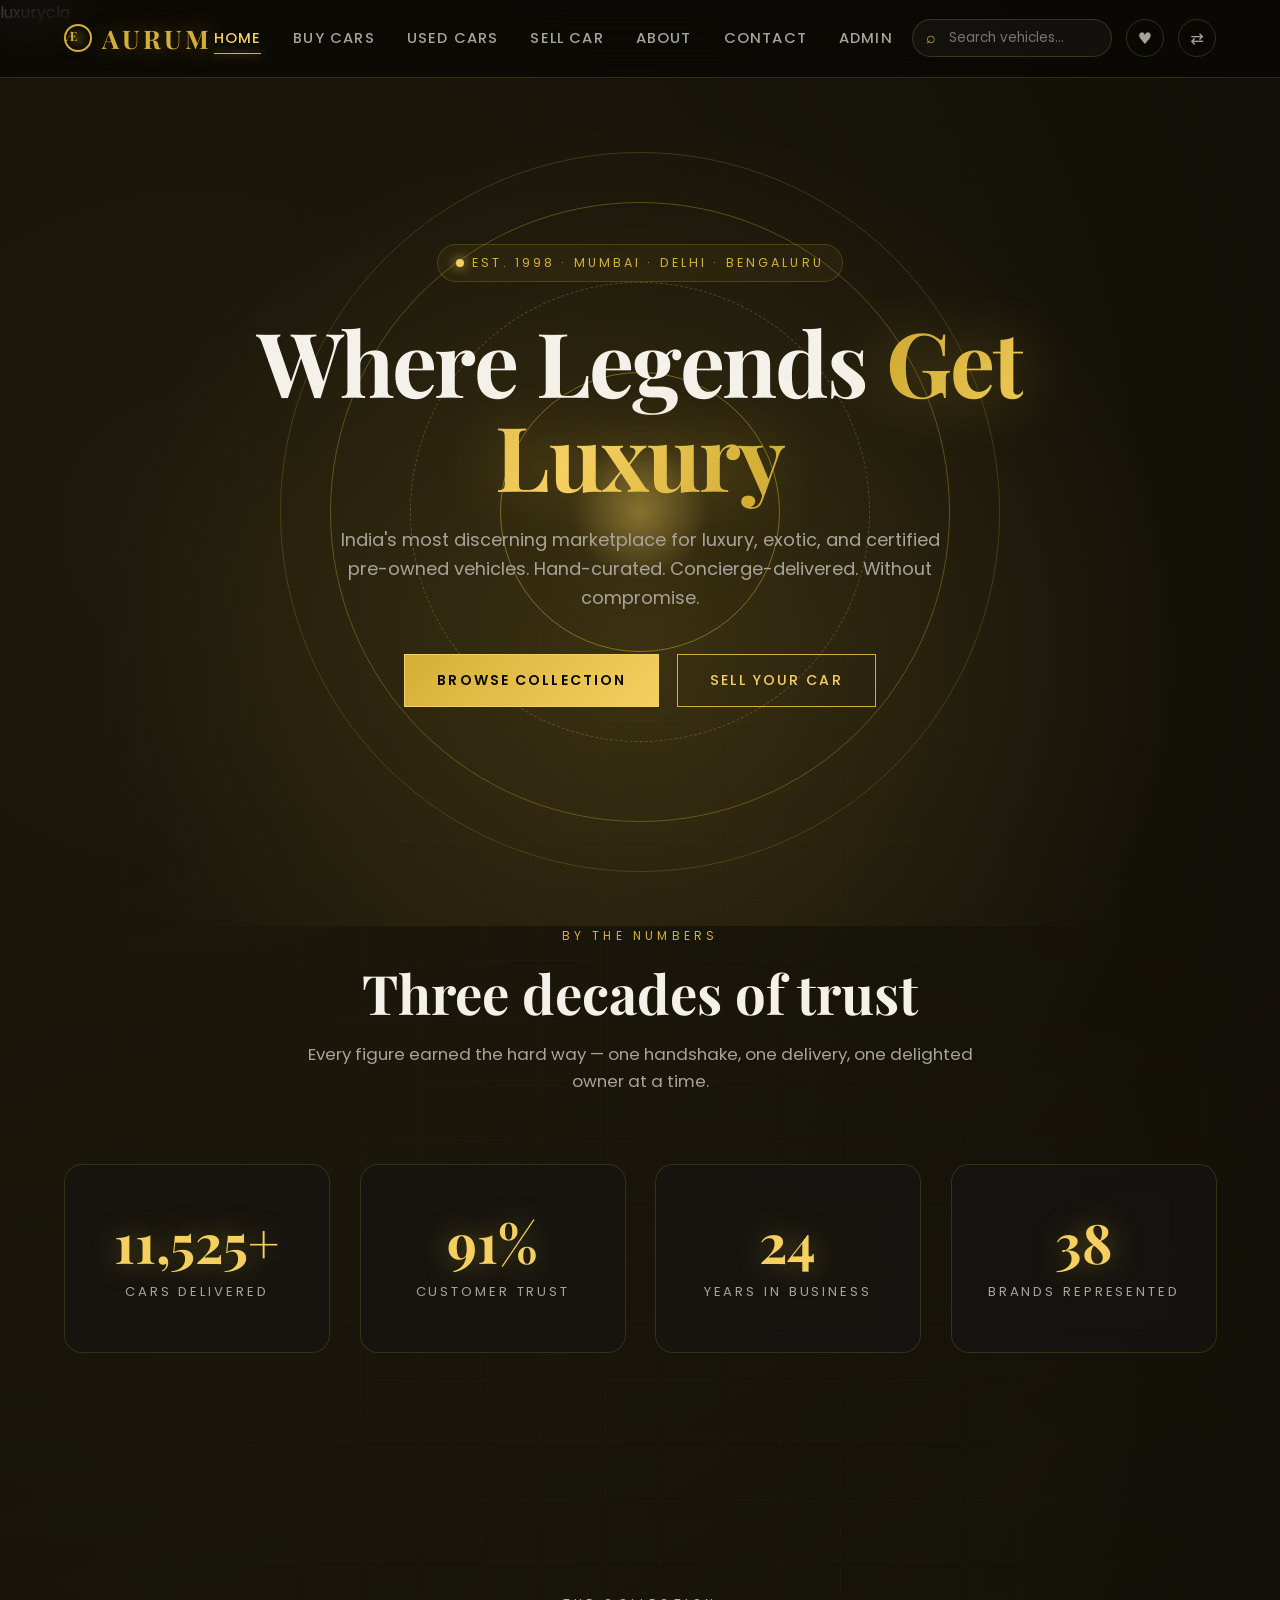
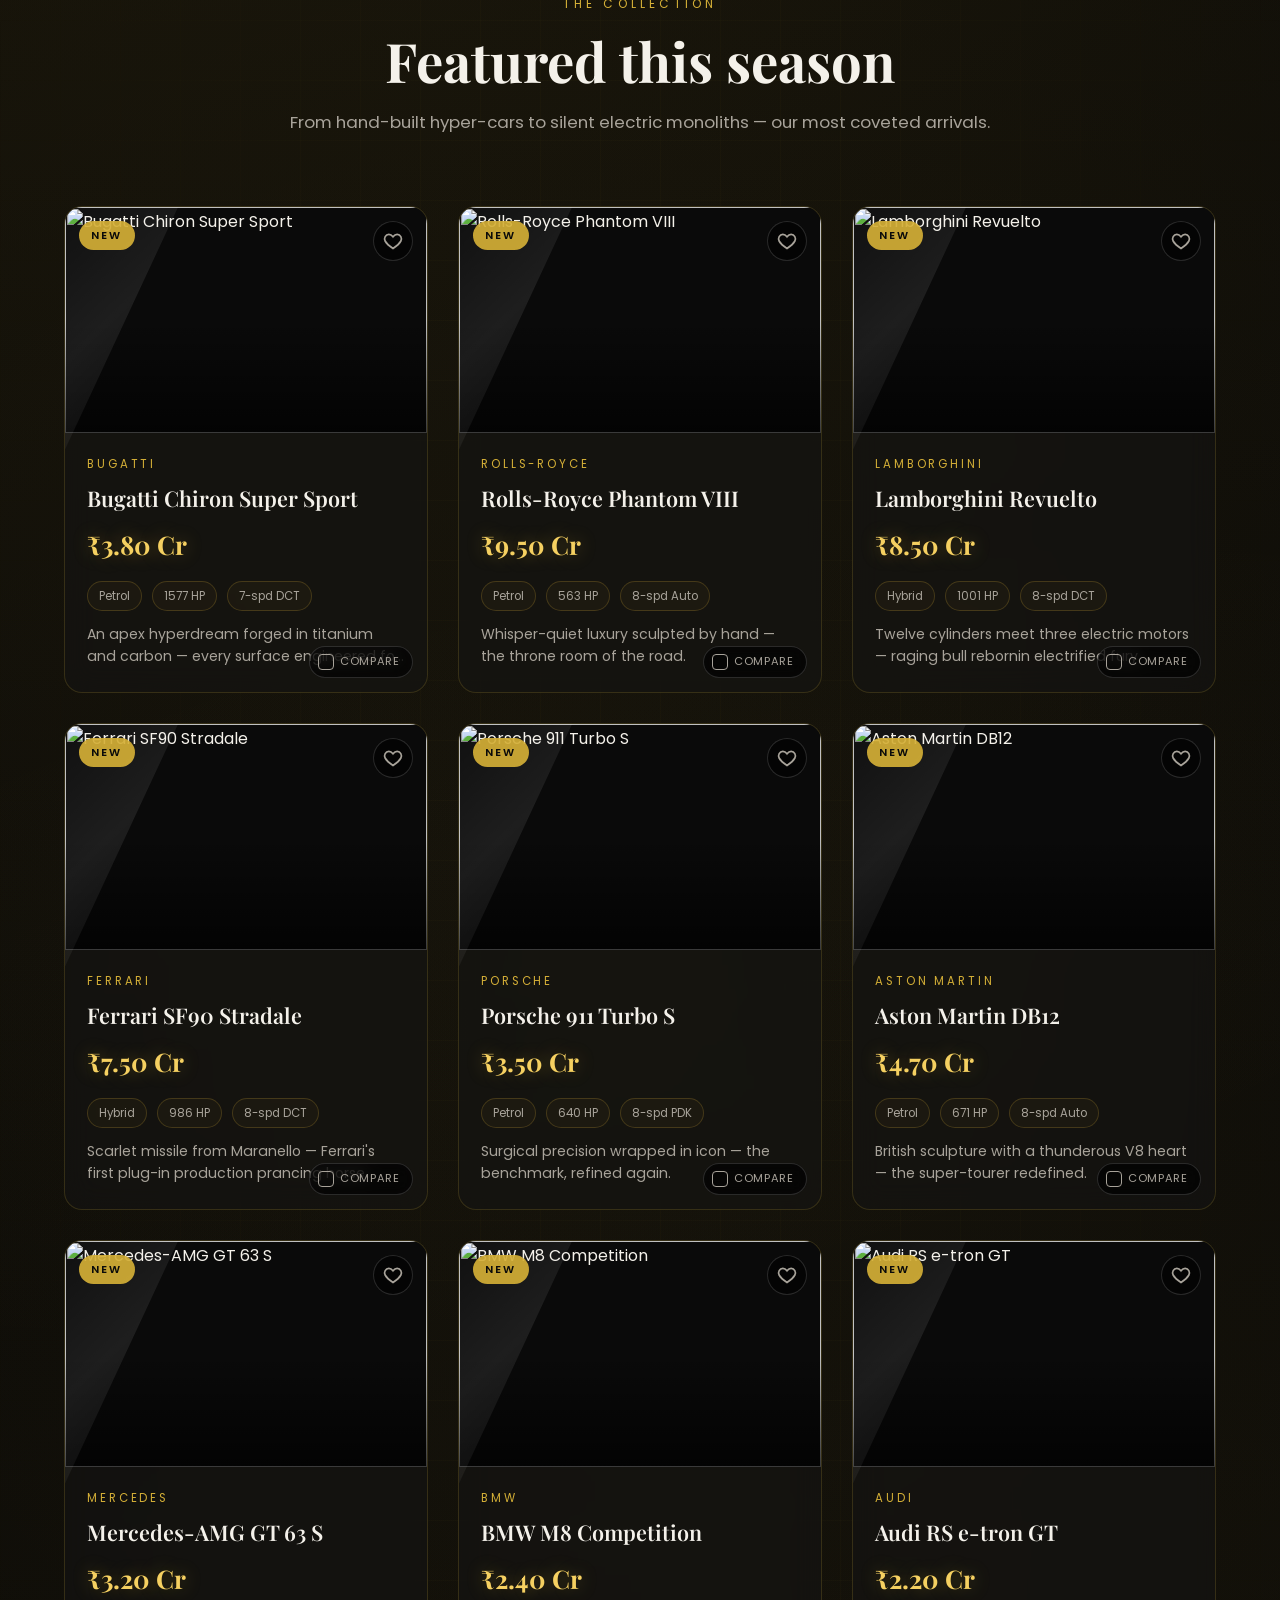
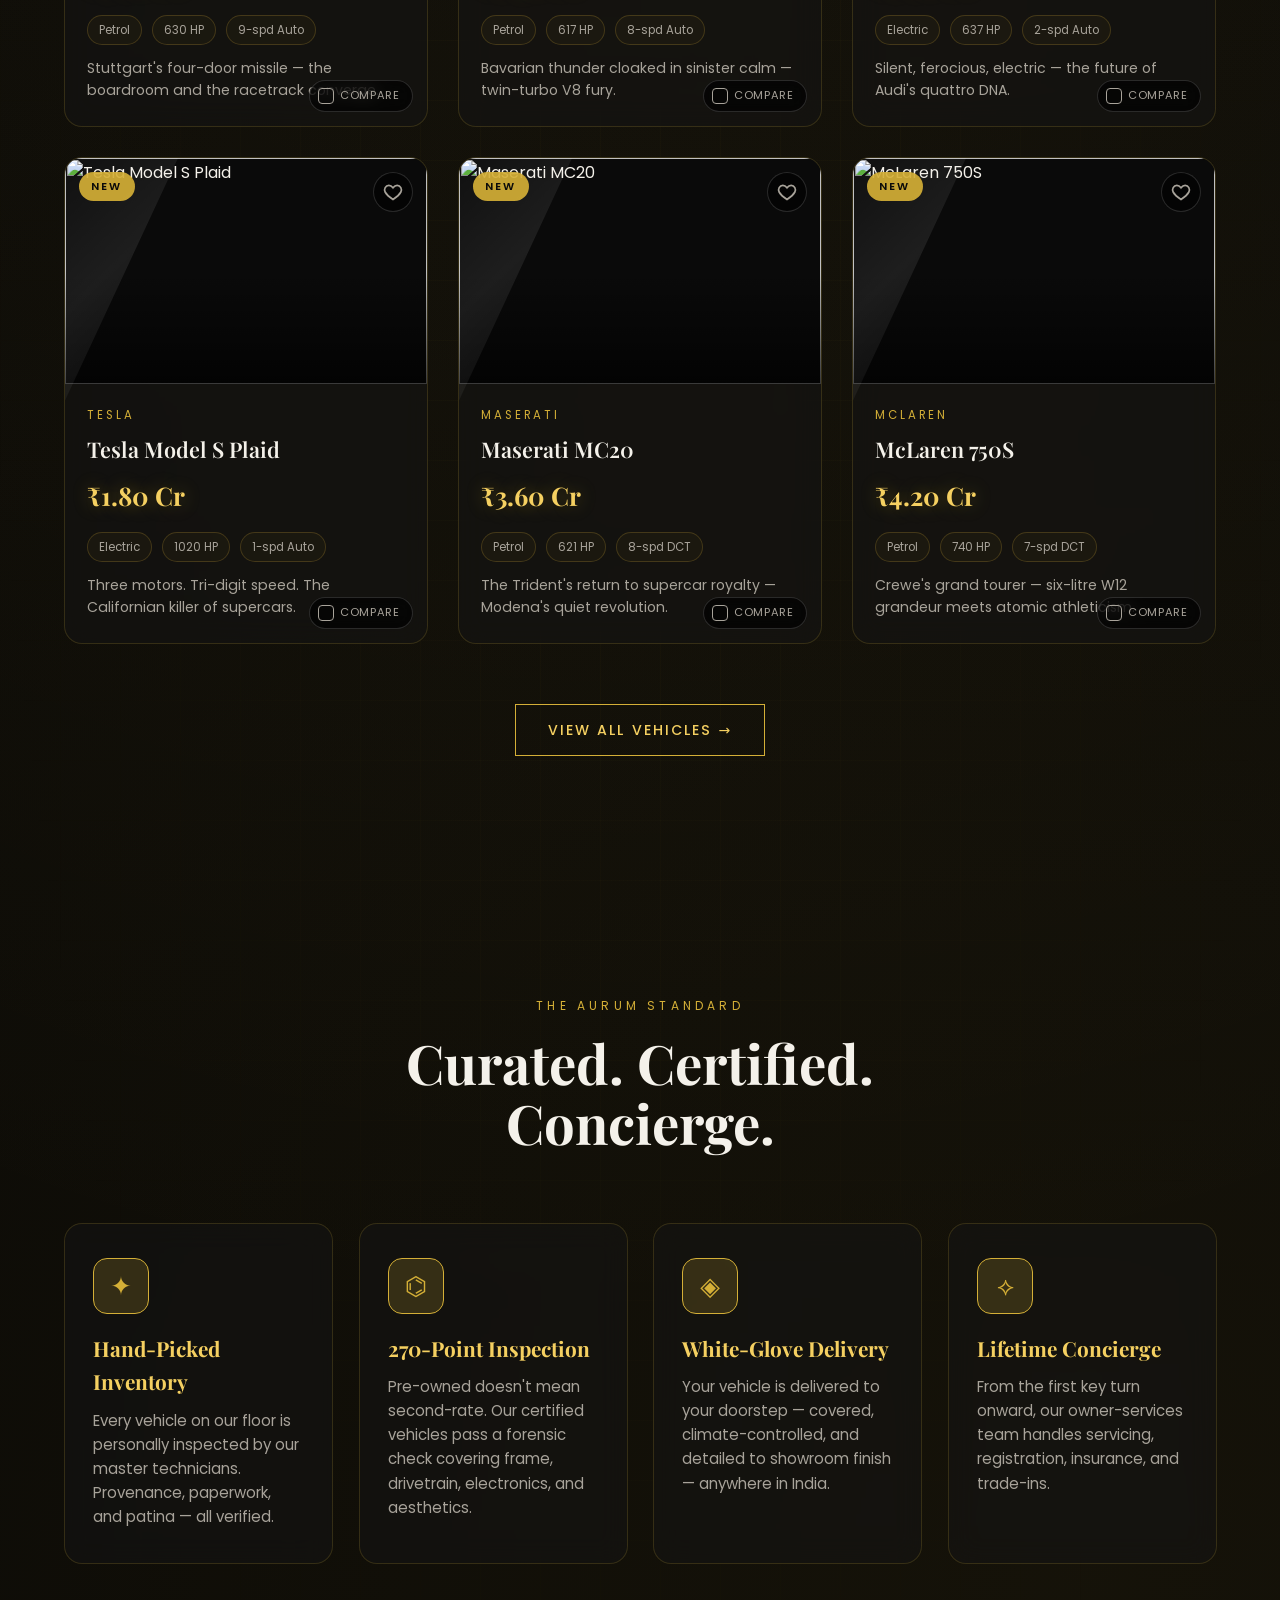
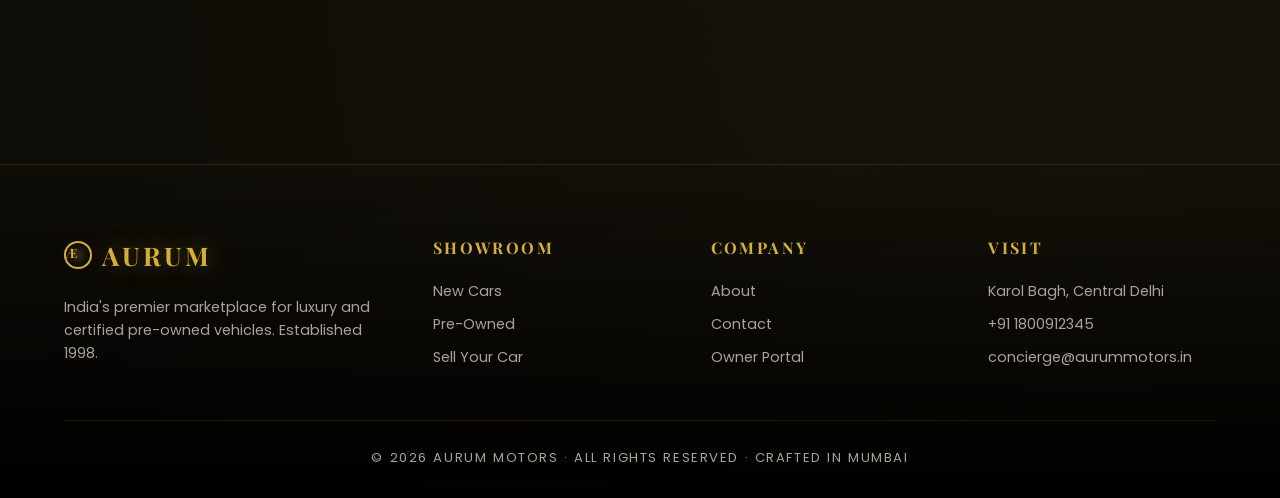
==== index.html @ e108b66b "Initial website upload" ====
luxurycla<!doctype html>
<html lang="en">
  <head>
    <meta charset="UTF-8" />
    <meta name="viewport" content="width=device-width, initial-scale=1.0" />
    <title>Aurum Motors — Where Legends Take luxury</title>
    <meta name="description" content="India's premier marketplace for luxury and pre-owned vehicles. Curated. Certified. Delivered." />
    <link rel="icon" type="image/svg+xml" href="/favicon.svg" />
    <link rel="preconnect" href="https://fonts.googleapis.com" />
    <link rel="preconnect" href="https://fonts.gstatic.com" crossorigin />
    <link href="https://fonts.googleapis.com/css2?family=Playfair+Display:wght@500;600;700&family=Poppins:wght@300;400;500;600;700&display=swap" rel="stylesheet" />
    <link rel="stylesheet" href="./style.css" />
    <script src="https://cdnjs.cloudflare.com/ajax/libs/three.js/r128/three.min.js"></script>
  </head>
  <body>
    <canvas id="bg-canvas"></canvas>
    <!-- NAV -->
    <nav class="nav">
      <a href="index.html" class="logo"><span class="mark">Æ</span> AURUM</a>
      <ul class="nav-links">
        <li><a href="index.html">Home</a></li>
        <li><a href="buy.html">Buy Cars</a></li>
        <li><a href="used.html">Used Cars</a></li>
        <li><a href="sell.html">Sell Car</a></li>
        <li><a href="about.html">About</a></li>
        <li><a href="contact.html">Contact</a></li>
        <li><a href="admin.html">Admin</a></li>
      </ul>
      <div class="nav-actions">
        <div class="nav-search-wrap">
          <input type="text" id="nav-search" placeholder="Search vehicles..." autocomplete="off"/>
          <div class="nav-search-results" id="nav-search-results"></div>
        </div>
        <a href="wishlist.html" class="nav-icon-btn" title="Wishlist">♥<span class="badge hidden" data-badge="wishlist">0</span></a>
        <a href="compare.html" class="nav-icon-btn" title="Compare">⇄<span class="badge hidden" data-badge="compare">0</span></a>
      </div>
      <button class="menu-btn">☰</button>
    </nav>

    <!-- HERO -->
    <section class="hero">
      <div class="hero-3d-wrap"><canvas id="hero-canvas"></canvas></div>
      <div class="hero-stage">
        <div class="hero-rings">
          <div class="ring"></div>
          <div class="ring"></div>
          <div class="ring"></div>
          <div class="ring"></div>
          <div class="core"></div>
        </div>
      </div>
      <div class="hero-content">
        <div class="hero-badge"><span class="dot"></span> EST. 1998 · MUMBAI · DELHI · BENGALURU</div>
        <h1>Where Legends <span class="gilded">Get Luxury</span></h1>
        <p class="lead">India's most discerning marketplace for luxury, exotic, and certified pre-owned vehicles. Hand-curated. Concierge-delivered. Without compromise.</p>
        <div class="hero-cta">
          <a href="buy.html" class="btn btn-solid">Browse Collection</a>
          <a href="sell.html" class="btn">Sell Your Car</a>
        </div>
      </div>
    </section>

    <!-- STATS -->
    <section style="padding-top:0">
      <div class="section-head reveal">
        <span class="eyebrow">By The Numbers</span>
        <h2>Three decades of trust</h2>
        <p>Every figure earned the hard way — one handshake, one delivery, one delighted owner at a time.</p>
      </div>
      <div class="stats">
        <div class="stat reveal"><div class="num" data-target="12480" data-suffix="+">0</div><div class="label">Cars Delivered</div></div>
        <div class="stat reveal delay-1"><div class="num" data-target="99" data-suffix="%">0</div><div class="label">Customer Trust</div></div>
        <div class="stat reveal delay-2"><div class="num" data-target="27" data-suffix="">0</div><div class="label">Years In Business</div></div>
        <div class="stat reveal delay-3"><div class="num" data-target="42" data-suffix="">0</div><div class="label">Brands Represented</div></div>
      </div>
    </section>

    <!-- FEATURED -->
    <section>
      <div class="section-head reveal">
        <span class="eyebrow">The Collection</span>
        <h2>Featured this season</h2>
        <p>From hand-built hyper-cars to silent electric monoliths — our most coveted arrivals.</p>
      </div>
      <div id="featured-grid" class="car-grid"></div>
      <div style="text-align:center;margin-top:60px">
        <a href="buy.html" class="btn">View All Vehicles →</a>
      </div>
    </section>

    <!-- WHY -->
    <section>
      <div class="section-head reveal">
        <span class="eyebrow">The Aurum Standard</span>
        <h2>Curated. Certified. Concierge.</h2>
      </div>
      <div class="feature-grid">
        <div class="feature reveal">
          <div class="ico">✦</div>
          <h3>Hand-Picked Inventory</h3>
          <p>Every vehicle on our floor is personally inspected by our master technicians. Provenance, paperwork, and patina — all verified.</p>
        </div>
        <div class="feature reveal delay-1">
          <div class="ico">⌬</div>
          <h3>270-Point Inspection</h3>
          <p>Pre-owned doesn't mean second-rate. Our certified vehicles pass a forensic check covering frame, drivetrain, electronics, and aesthetics.</p>
        </div>
        <div class="feature reveal delay-2">
          <div class="ico">◈</div>
          <h3>White-Glove Delivery</h3>
          <p>Your vehicle is delivered to your doorstep — covered, climate-controlled, and detailed to showroom finish — anywhere in India.</p>
        </div>
        <div class="feature reveal delay-3">
          <div class="ico">⟡</div>
          <h3>Lifetime Concierge</h3>
          <p>From the first key turn onward, our owner-services team handles servicing, registration, insurance, and trade-ins.</p>
        </div>
      </div>
    </section>

    <!-- FOOTER -->
    <footer>
      <div class="foot-grid">
        <div>
          <div class="logo" style="margin-bottom:20px"><span class="mark">Æ</span> AURUM</div>
          <p>India's premier marketplace for luxury and certified pre-owned vehicles. Established 1998.</p>
        </div>
        <div>
          <h4>Showroom</h4>
          <ul>
            <li><a href="buy.html">New Cars</a></li>
            <li><a href="used.html">Pre-Owned</a></li>
            <li><a href="sell.html">Sell Your Car</a></li>
          </ul>
        </div>
        <div>
          <h4>Company</h4>
          <ul>
            <li><a href="about.html">About</a></li>
            <li><a href="contact.html">Contact</a></li>
            <li><a href="admin.html">Owner Portal</a></li>
          </ul>
        </div>
        <div>
          <h4>Visit</h4>
          <ul>
            <li>Karol Bagh, Central Delhi</li>
            <li>+91 1800912345</li>
            <li>concierge@aurummotors.in</li>
          </ul>
        </div>
      </div>
      <div class="copy">© 2026 AURUM MOTORS · ALL RIGHTS RESERVED · CRAFTED IN MUMBAI</div>
    </footer>

    <script src="./data.js"></script>
    <script src="./script.js"></script>
    <script src="./three-scene.js"></script>
  </body>
</html>
---- style.css ----
/* ===========================
   Aurum Motors — Black & Gold Luxury Theme
   =========================== */

:root {
  --bg: #050505;
  --bg-2: #0c0c0c;
  --bg-3: #141414;
  --gold: #d4af37;
  --gold-bright: #f5d061;
  --gold-soft: rgba(212, 175, 55, 0.18);
  --gold-glow: rgba(212, 175, 55, 0.45);
  --text: #f4f1ea;
  --text-dim: #a8a39a;
  --line: rgba(212, 175, 55, 0.22);
  --card: rgba(20, 20, 20, 0.55);
  --card-border: rgba(212, 175, 55, 0.18);
  --shadow: 0 30px 80px -20px rgba(0, 0, 0, 0.85);
  --font-display: 'Playfair Display', Georgia, serif;
  --font-body: 'Poppins', system-ui, sans-serif;
}

* { box-sizing: border-box; margin: 0; padding: 0; }

html { scroll-behavior: smooth; }

body {
  font-family: var(--font-body);
  background: var(--bg);
  color: var(--text);
  line-height: 1.6;
  overflow-x: hidden;
  min-height: 100vh;
  -webkit-font-smoothing: antialiased;
}

/* Animated radial backdrop */
body::before {
  content: '';
  position: fixed;
  inset: 0;
  z-index: -2;
  background:
    radial-gradient(circle at 15% 10%, rgba(212, 175, 55, 0.12), transparent 50%),
    radial-gradient(circle at 85% 90%, rgba(212, 175, 55, 0.08), transparent 55%),
    radial-gradient(circle at 50% 50%, rgba(245, 208, 97, 0.05), transparent 70%),
    var(--bg);
  pointer-events: none;
}

body::after {
  content: '';
  position: fixed;
  inset: 0;
  z-index: -1;
  background-image:
    linear-gradient(rgba(212, 175, 55, 0.025) 1px, transparent 1px),
    linear-gradient(90deg, rgba(212, 175, 55, 0.025) 1px, transparent 1px);
  background-size: 60px 60px;
  pointer-events: none;
  mask-image: radial-gradient(ellipse at center, black 30%, transparent 80%);
}

a { color: inherit; text-decoration: none; }
img { max-width: 100%; display: block; }

/* ===========================
   NAVBAR
   =========================== */
.nav {
  position: fixed; top: 0; left: 0; right: 0;
  z-index: 100;
  padding: 18px 5%;
  display: flex;
  align-items: center;
  justify-content: space-between;
  background: rgba(5, 5, 5, 0.65);
  backdrop-filter: blur(18px) saturate(140%);
  -webkit-backdrop-filter: blur(18px) saturate(140%);
  border-bottom: 1px solid var(--line);
  transition: padding .35s ease, background .3s ease;
}
.nav.scrolled { padding: 12px 5%; background: rgba(5, 5, 5, 0.92); }

.logo {
  font-family: var(--font-display);
  font-size: 1.6rem;
  font-weight: 700;
  letter-spacing: .12em;
  color: var(--gold);
  text-shadow: 0 0 25px var(--gold-glow);
  display: flex; align-items: center; gap: 10px;
}
.logo .mark {
  width: 28px; height: 28px;
  border: 2px solid var(--gold);
  border-radius: 50%;
  display: grid; place-items: center;
  font-size: .8rem;
  background: radial-gradient(circle, var(--gold-soft), transparent 70%);
}

.nav-links {
  display: flex;
  gap: 32px;
  list-style: none;
  align-items: center;
}
.nav-links a {
  position: relative;
  font-size: .92rem;
  font-weight: 500;
  letter-spacing: .08em;
  text-transform: uppercase;
  color: var(--text-dim);
  transition: color .25s ease;
  padding: 6px 0;
}
.nav-links a::after {
  content: '';
  position: absolute; left: 50%; bottom: 0;
  height: 1px; width: 0;
  background: var(--gold);
  box-shadow: 0 0 10px var(--gold);
  transition: width .3s ease, left .3s ease;
}
.nav-links a:hover, .nav-links a.active { color: var(--gold-bright); }
.nav-links a:hover::after, .nav-links a.active::after { width: 100%; left: 0; }

.menu-btn { display: none; background: none; border: none; color: var(--gold); font-size: 1.5rem; cursor: pointer; }

/* ===========================
   HERO
   =========================== */
.hero {
  position: relative;
  min-height: 100vh;
  display: grid;
  place-items: center;
  text-align: center;
  padding: 0 5%;
  overflow: hidden;
}

.hero-stage {
  position: absolute; inset: 0;
  perspective: 1200px;
  z-index: 0;
}
.hero-stage::before {
  content: ''; position: absolute; inset: 0;
  background:
    radial-gradient(ellipse at 50% 70%, rgba(212, 175, 55, 0.18), transparent 60%);
}

.hero-rings {
  position: absolute;
  top: 50%; left: 50%;
  transform: translate(-50%, -45%);
  width: 720px; height: 720px;
  pointer-events: none;
  filter: drop-shadow(0 0 40px rgba(212, 175, 55, 0.3));
}
.hero-rings .ring {
  position: absolute;
  inset: 0;
  border: 1px solid var(--line);
  border-radius: 50%;
  animation: spin 30s linear infinite;
}
.hero-rings .ring:nth-child(2) {
  inset: 50px;
  border-color: rgba(212, 175, 55, 0.35);
  animation: spin 22s linear reverse infinite;
}
.hero-rings .ring:nth-child(3) {
  inset: 130px;
  border-color: rgba(245, 208, 97, 0.25);
  animation: spin 18s linear infinite;
  border-style: dashed;
}
.hero-rings .ring:nth-child(4) {
  inset: 220px;
  border-color: rgba(212, 175, 55, 0.5);
  animation: spin 12s linear reverse infinite;
}
.hero-rings .core {
  position: absolute; inset: 290px;
  border-radius: 50%;
  background: radial-gradient(circle, rgba(245, 208, 97, 0.4), transparent 70%);
  animation: pulse 3s ease-in-out infinite;
}
@keyframes spin { to { transform: rotate(360deg); } }
@keyframes pulse {
  0%, 100% { opacity: .4; transform: scale(1); }
  50% { opacity: .8; transform: scale(1.05); }
}

.hero-content {
  position: relative; z-index: 2;
  max-width: 980px;
  animation: rise 1.2s ease-out;
}
@keyframes rise {
  from { opacity: 0; transform: translateY(40px); }
  to   { opacity: 1; transform: translateY(0); }
}

.hero-badge {
  display: inline-flex; align-items: center; gap: 8px;
  padding: 8px 18px;
  border: 1px solid var(--line);
  border-radius: 100px;
  background: rgba(212, 175, 55, 0.06);
  font-size: .78rem;
  letter-spacing: .25em;
  text-transform: uppercase;
  color: var(--gold);
  margin-bottom: 32px;
}
.hero-badge .dot {
  width: 8px; height: 8px; border-radius: 50%;
  background: var(--gold-bright);
  box-shadow: 0 0 12px var(--gold-bright);
  animation: pulse 1.5s ease-in-out infinite;
}

.hero h1 {
  font-family: var(--font-display);
  font-size: clamp(2.6rem, 7vw, 6rem);
  font-weight: 700;
  line-height: 1.05;
  letter-spacing: -.02em;
  margin-bottom: 24px;
}
.hero h1 .gilded {
  background: linear-gradient(120deg, var(--gold) 10%, var(--gold-bright) 50%, var(--gold) 90%);
  -webkit-background-clip: text;
  background-clip: text;
  color: transparent;
  filter: drop-shadow(0 0 30px rgba(212, 175, 55, 0.4));
}

.hero p.lead {
  font-size: clamp(1rem, 1.4vw, 1.2rem);
  color: var(--text-dim);
  max-width: 640px;
  margin: 0 auto 42px;
}

.hero-cta {
  display: flex; gap: 18px; justify-content: center; flex-wrap: wrap;
}

/* ===========================
   BUTTONS
   =========================== */
.btn {
  display: inline-flex; align-items: center; gap: 10px;
  padding: 14px 32px;
  border: 1px solid var(--gold);
  background: transparent;
  color: var(--gold-bright);
  font-family: var(--font-body);
  font-size: .88rem;
  font-weight: 500;
  letter-spacing: .15em;
  text-transform: uppercase;
  cursor: pointer;
  position: relative;
  overflow: hidden;
  transition: color .35s ease, transform .25s ease;
}
.btn::before {
  content: '';
  position: absolute; inset: 0;
  background: linear-gradient(135deg, var(--gold) 0%, var(--gold-bright) 100%);
  transform: translateX(-101%);
  transition: transform .45s cubic-bezier(.7,0,.2,1);
  z-index: -1;
}
.btn:hover { color: #0a0a0a; transform: translateY(-2px); box-shadow: 0 14px 35px -10px var(--gold-glow); }
.btn:hover::before { transform: translateX(0); }

.btn-solid {
  background: linear-gradient(135deg, var(--gold) 0%, var(--gold-bright) 100%);
  color: #0a0a0a;
  border: 1px solid var(--gold-bright);
  font-weight: 600;
}
.btn-solid:hover { transform: translateY(-2px); box-shadow: 0 16px 40px -10px var(--gold-glow); }

/* ===========================
   SECTIONS / TYPOGRAPHY
   =========================== */
section { padding: 120px 5%; position: relative; }

.section-head {
  text-align: center;
  max-width: 720px;
  margin: 0 auto 70px;
}
.section-head .eyebrow {
  display: inline-block;
  font-size: .75rem; letter-spacing: .35em; text-transform: uppercase;
  color: var(--gold); margin-bottom: 18px;
}
.section-head h2 {
  font-family: var(--font-display);
  font-size: clamp(2rem, 4.5vw, 3.4rem);
  font-weight: 700;
  margin-bottom: 18px;
  line-height: 1.1;
}
.section-head p { color: var(--text-dim); font-size: 1.05rem; }

/* ===========================
   STATS
   =========================== */
.stats {
  display: grid;
  grid-template-columns: repeat(auto-fit, minmax(200px, 1fr));
  gap: 30px;
  max-width: 1300px;
  margin: 0 auto;
}
.stat {
  text-align: center;
  padding: 50px 26px;
  background: var(--card);
  border: 1px solid var(--card-border);
  border-radius: 18px;
  backdrop-filter: blur(14px);
  position: relative;
  overflow: hidden;
  transition: transform .4s ease, border-color .3s ease, box-shadow .4s ease;
}
.stat::before {
  content: '';
  position: absolute; inset: 0;
  background: radial-gradient(circle at top, var(--gold-soft), transparent 60%);
  opacity: 0; transition: opacity .4s ease;
}
.stat:hover { transform: translateY(-8px); border-color: var(--gold); box-shadow: 0 20px 50px -20px var(--gold-glow); }
.stat:hover::before { opacity: 1; }
.stat .num {
  font-family: var(--font-display);
  font-size: 3.4rem;
  font-weight: 700;
  color: var(--gold-bright);
  text-shadow: 0 0 30px var(--gold-glow);
  line-height: 1;
  margin-bottom: 12px;
}
.stat .label {
  font-size: .82rem;
  text-transform: uppercase;
  letter-spacing: .22em;
  color: var(--text-dim);
}

/* ===========================
   CAR GRID
   =========================== */
.car-grid {
  display: grid;
  grid-template-columns: repeat(auto-fill, minmax(310px, 1fr));
  gap: 30px;
  max-width: 1400px;
  margin: 0 auto;
}

.car-card {
  position: relative;
  background: var(--card);
  border: 1px solid var(--card-border);
  border-radius: 18px;
  overflow: hidden;
  cursor: pointer;
  backdrop-filter: blur(14px);
  transform-style: preserve-3d;
  transition: transform .4s cubic-bezier(.2,.7,.2,1), border-color .3s ease, box-shadow .4s ease;
  display: flex; flex-direction: column;
}
.car-card::before {
  content: '';
  position: absolute; inset: 0;
  background: linear-gradient(135deg, transparent 60%, rgba(212, 175, 55, 0.12));
  opacity: 0; transition: opacity .4s ease;
  pointer-events: none;
}
.car-card:hover {
  transform: translateY(-10px);
  border-color: var(--gold);
  box-shadow: 0 30px 60px -25px rgba(212, 175, 55, 0.45), 0 14px 30px -12px rgba(0,0,0,.7);
}
.car-card:hover::before { opacity: 1; }

.car-card .img-wrap {
  position: relative; aspect-ratio: 16/10; overflow: hidden;
  background: #0a0a0a;
}
.car-card .img-wrap img {
  width: 100%; height: 100%; object-fit: cover;
  transition: transform .8s cubic-bezier(.2,.7,.2,1);
}
.car-card:hover .img-wrap img { transform: scale(1.08); }
.car-card .img-wrap::after {
  content: '';
  position: absolute; inset: 0;
  background: linear-gradient(180deg, transparent 50%, rgba(0,0,0,.7));
}
.tag {
  position: absolute; top: 14px; left: 14px;
  font-size: .68rem; letter-spacing: .2em; text-transform: uppercase;
  padding: 6px 12px; border-radius: 100px;
  background: rgba(212, 175, 55, 0.92);
  color: #0a0a0a; font-weight: 600;
  z-index: 2;
}
.tag.used { background: rgba(20, 20, 20, 0.92); color: var(--gold-bright); border: 1px solid var(--gold); }

.car-card .body {
  padding: 22px 22px 24px;
  display: flex; flex-direction: column; gap: 12px;
  flex: 1;
}
.car-card .brand {
  font-size: .72rem; letter-spacing: .25em; text-transform: uppercase;
  color: var(--gold);
}
.car-card h3 {
  font-family: var(--font-display);
  font-size: 1.35rem;
  font-weight: 600;
  line-height: 1.2;
  color: var(--text);
}
.car-card .price {
  font-family: var(--font-display);
  font-size: 1.6rem;
  color: var(--gold-bright);
  font-weight: 700;
  text-shadow: 0 0 18px rgba(212, 175, 55, 0.4);
}
.car-card .specs {
  display: flex; gap: 10px; flex-wrap: wrap; margin-top: 4px;
}
.chip {
  font-size: .72rem;
  padding: 5px 11px;
  border: 1px solid var(--line);
  border-radius: 100px;
  color: var(--text-dim);
  background: rgba(212, 175, 55, 0.04);
}
.car-card .desc {
  font-size: .88rem; color: var(--text-dim);
  display: -webkit-box; -webkit-line-clamp: 2; -webkit-box-orient: vertical; overflow: hidden;
}

/* ===========================
   FILTERS
   =========================== */
.filters {
  max-width: 1400px;
  margin: 0 auto 50px;
  padding: 26px 30px;
  background: var(--card);
  border: 1px solid var(--card-border);
  border-radius: 18px;
  backdrop-filter: blur(14px);
  display: grid;
  grid-template-columns: repeat(auto-fit, minmax(200px, 1fr));
  gap: 22px;
  align-items: end;
}
.filters label {
  display: block;
  font-size: .72rem; letter-spacing: .22em; text-transform: uppercase;
  color: var(--gold); margin-bottom: 8px;
}
.filters select, .filters input[type="range"] {
  width: 100%;
  padding: 12px 14px;
  background: rgba(5,5,5,.6);
  border: 1px solid var(--line);
  color: var(--text);
  border-radius: 10px;
  font-family: var(--font-body);
  font-size: .92rem;
  transition: border-color .25s ease, box-shadow .25s ease;
}
.filters select:focus, .filters input:focus {
  outline: none; border-color: var(--gold);
  box-shadow: 0 0 0 3px rgba(212, 175, 55, 0.18);
}
.range-display {
  display: flex; justify-content: space-between;
  font-size: .82rem; color: var(--text-dim); margin-top: 6px;
}

/* ===========================
   CAR DETAILS PAGE
   =========================== */
.details-wrap {
  max-width: 1300px;
  margin: 0 auto;
  display: grid;
  grid-template-columns: 1.2fr 1fr;
  gap: 60px;
}
.gallery .main-img {
  width: 100%; aspect-ratio: 16/10;
  border-radius: 22px;
  overflow: hidden;
  border: 1px solid var(--card-border);
  box-shadow: var(--shadow);
  margin-bottom: 18px;
}
.gallery .main-img img { width: 100%; height: 100%; object-fit: cover; }
.thumbs {
  display: grid;
  grid-template-columns: repeat(auto-fit, minmax(110px, 1fr));
  gap: 12px;
}
.thumbs img {
  aspect-ratio: 4/3; object-fit: cover;
  border-radius: 12px;
  border: 1px solid var(--line);
  cursor: pointer;
  transition: border-color .25s ease, transform .25s ease;
  opacity: .65;
}
.thumbs img:hover, .thumbs img.active { opacity: 1; border-color: var(--gold); transform: translateY(-3px); }

.info-col h1 {
  font-family: var(--font-display);
  font-size: clamp(2rem, 3.5vw, 3rem);
  line-height: 1.1; margin-bottom: 12px;
}
.info-col .brand-tag {
  font-size: .8rem; letter-spacing: .3em; text-transform: uppercase;
  color: var(--gold); margin-bottom: 14px;
}
.info-col .price-big {
  font-family: var(--font-display);
  font-size: 2.6rem;
  color: var(--gold-bright);
  text-shadow: 0 0 25px var(--gold-glow);
  margin: 18px 0;
}
.info-col p.summary { color: var(--text-dim); margin-bottom: 30px; }

.spec-grid {
  display: grid;
  grid-template-columns: repeat(2, 1fr);
  gap: 16px;
  margin-bottom: 36px;
}
.spec {
  padding: 18px 20px;
  background: rgba(20,20,20,.6);
  border: 1px solid var(--line);
  border-radius: 12px;
  transition: border-color .25s ease, transform .25s ease;
}
.spec:hover { border-color: var(--gold); transform: translateY(-2px); }
.spec .lab { font-size: .7rem; letter-spacing: .22em; text-transform: uppercase; color: var(--gold); margin-bottom: 6px; }
.spec .val { font-family: var(--font-display); font-size: 1.3rem; color: var(--text); }

.action-row { display: flex; gap: 16px; flex-wrap: wrap; }

/* ===========================
   FORMS
   =========================== */
.form-shell {
  max-width: 720px;
  margin: 0 auto;
  padding: 50px;
  background: var(--card);
  border: 1px solid var(--card-border);
  border-radius: 22px;
  backdrop-filter: blur(16px);
  box-shadow: var(--shadow);
}
.field { margin-bottom: 24px; }
.field label {
  display: block;
  font-size: .78rem; letter-spacing: .22em; text-transform: uppercase;
  color: var(--gold); margin-bottom: 10px;
}
.field input, .field textarea, .field select {
  width: 100%;
  padding: 14px 18px;
  background: rgba(5,5,5,.6);
  border: 1px solid var(--line);
  color: var(--text);
  font-family: var(--font-body);
  font-size: .98rem;
  border-radius: 10px;
  transition: border-color .25s ease, box-shadow .25s ease;
}
.field input:focus, .field textarea:focus, .field select:focus {
  outline: none; border-color: var(--gold);
  box-shadow: 0 0 0 3px rgba(212, 175, 55, 0.18);
}
.field textarea { resize: vertical; min-height: 110px; }

.upload-zone {
  padding: 40px;
  border: 2px dashed var(--line);
  border-radius: 14px;
  text-align: center;
  background: rgba(5,5,5,.4);
  cursor: pointer;
  transition: border-color .3s ease, background .3s ease;
}
.upload-zone:hover { border-color: var(--gold); background: rgba(212, 175, 55, 0.05); }
.upload-zone .icon { font-size: 2.5rem; color: var(--gold); margin-bottom: 10px; }
.upload-zone .hint { color: var(--text-dim); font-size: .88rem; }

.success-banner {
  display: none;
  padding: 22px;
  margin-top: 24px;
  border: 1px solid var(--gold);
  background: linear-gradient(135deg, rgba(212, 175, 55, 0.18), rgba(245, 208, 97, 0.05));
  border-radius: 14px;
  text-align: center;
  color: var(--gold-bright);
  font-weight: 500;
  letter-spacing: .05em;
  animation: rise .5s ease-out;
}
.success-banner.show { display: block; }

/* ===========================
   ADMIN
   =========================== */
.login-card {
  max-width: 460px;
  margin: 80px auto;
  padding: 50px 40px;
  background: var(--card);
  border: 1px solid var(--card-border);
  border-radius: 22px;
  backdrop-filter: blur(16px);
  box-shadow: var(--shadow);
}
.login-card h2 {
  font-family: var(--font-display);
  font-size: 1.8rem;
  text-align: center;
  margin-bottom: 8px;
  color: var(--gold-bright);
}
.login-card .sub { text-align: center; color: var(--text-dim); font-size: .88rem; margin-bottom: 28px; letter-spacing: .12em; }
.login-card .err { color: #ff6b6b; font-size: .85rem; margin-top: 10px; text-align: center; min-height: 18px; }

.dash-stats {
  display: grid;
  grid-template-columns: repeat(auto-fit, minmax(220px, 1fr));
  gap: 24px;
  max-width: 1300px;
  margin: 0 auto 50px;
}
.dash-stat {
  padding: 30px;
  background: var(--card);
  border: 1px solid var(--card-border);
  border-radius: 16px;
  backdrop-filter: blur(14px);
  transition: border-color .25s ease, transform .25s ease;
}
.dash-stat:hover { border-color: var(--gold); transform: translateY(-4px); }
.dash-stat .lab { font-size: .72rem; letter-spacing: .25em; text-transform: uppercase; color: var(--gold); margin-bottom: 10px; }
.dash-stat .val { font-family: var(--font-display); font-size: 2.4rem; color: var(--gold-bright); }

.admin-table-wrap {
  max-width: 1300px;
  margin: 0 auto;
  background: var(--card);
  border: 1px solid var(--card-border);
  border-radius: 16px;
  overflow: hidden;
  backdrop-filter: blur(14px);
}
.admin-table-wrap .head {
  display: flex; justify-content: space-between; align-items: center;
  padding: 22px 28px;
  border-bottom: 1px solid var(--line);
}
.admin-table-wrap .head h3 {
  font-family: var(--font-display);
  font-size: 1.4rem;
}
table.admin {
  width: 100%; border-collapse: collapse;
}
table.admin th, table.admin td {
  padding: 16px 28px;
  text-align: left;
  border-bottom: 1px solid rgba(212, 175, 55, 0.08);
  font-size: .92rem;
}
table.admin th {
  font-size: .72rem; letter-spacing: .22em; text-transform: uppercase;
  color: var(--gold);
  background: rgba(0,0,0,.35);
}
table.admin tr:hover td { background: rgba(212, 175, 55, 0.04); }
table.admin tr:last-child td { border-bottom: none; }

/* ===========================
   ABOUT / CONTACT
   =========================== */
.feature-grid {
  display: grid;
  grid-template-columns: repeat(auto-fit, minmax(260px, 1fr));
  gap: 26px;
  max-width: 1300px;
  margin: 0 auto;
}
.feature {
  padding: 34px 28px;
  background: var(--card);
  border: 1px solid var(--card-border);
  border-radius: 18px;
  backdrop-filter: blur(14px);
  transition: transform .35s ease, border-color .25s ease, box-shadow .35s ease;
}
.feature:hover { transform: translateY(-6px); border-color: var(--gold); box-shadow: 0 20px 50px -20px var(--gold-glow); }
.feature .ico {
  width: 56px; height: 56px;
  display: grid; place-items: center;
  border: 1px solid var(--gold);
  border-radius: 14px;
  font-size: 1.6rem; color: var(--gold);
  background: var(--gold-soft);
  margin-bottom: 18px;
}
.feature h3 { font-family: var(--font-display); font-size: 1.3rem; margin-bottom: 10px; color: var(--gold-bright); }
.feature p { color: var(--text-dim); font-size: .94rem; }

.contact-grid {
  display: grid; grid-template-columns: 1.1fr 1fr; gap: 50px;
  max-width: 1200px; margin: 0 auto;
}
.contact-info { padding: 40px; }
.contact-info h3 { font-family: var(--font-display); font-size: 1.8rem; margin-bottom: 18px; }
.contact-info p { color: var(--text-dim); margin-bottom: 28px; }
.contact-line { display: flex; gap: 16px; align-items: flex-start; margin-bottom: 22px; }
.contact-line .ico {
  width: 42px; height: 42px; flex-shrink: 0;
  border: 1px solid var(--gold);
  border-radius: 50%;
  display: grid; place-items: center;
  color: var(--gold);
  background: var(--gold-soft);
}
.contact-line .meta .lab { font-size: .72rem; letter-spacing: .2em; text-transform: uppercase; color: var(--gold); }
.contact-line .meta .val { font-size: 1rem; color: var(--text); }

/* ===========================
   FOOTER
   =========================== */
footer {
  padding: 70px 5% 30px;
  background: linear-gradient(180deg, transparent, #000);
  border-top: 1px solid var(--line);
  margin-top: 80px;
}
.foot-grid {
  display: grid;
  grid-template-columns: 1.4fr repeat(3, 1fr);
  gap: 50px;
  max-width: 1300px;
  margin: 0 auto 40px;
}
.foot-grid h4 {
  font-family: var(--font-display);
  font-size: 1rem;
  letter-spacing: .15em;
  text-transform: uppercase;
  color: var(--gold);
  margin-bottom: 20px;
}
.foot-grid ul { list-style: none; }
.foot-grid li { margin-bottom: 10px; font-size: .9rem; color: var(--text-dim); transition: color .2s ease; }
.foot-grid li a:hover { color: var(--gold-bright); }
.foot-grid p { color: var(--text-dim); font-size: .9rem; max-width: 320px; }
.copy {
  text-align: center;
  padding-top: 26px;
  border-top: 1px solid rgba(212, 175, 55, 0.12);
  font-size: .82rem;
  color: var(--text-dim);
  letter-spacing: .12em;
}

/* ===========================
   ANIMATIONS — reveal on scroll
   =========================== */
.reveal {
  opacity: 0;
  transform: translateY(40px);
  transition: opacity .8s ease, transform .8s cubic-bezier(.2,.7,.2,1);
  will-change: opacity, transform;
}
.reveal.visible { opacity: 1; transform: translateY(0); }

.reveal.delay-1 { transition-delay: .1s; }
.reveal.delay-2 { transition-delay: .2s; }
.reveal.delay-3 { transition-delay: .3s; }

/* Tilt shimmer */
.car-card .shine {
  position: absolute; top: 0; left: -50%;
  width: 50%; height: 100%;
  background: linear-gradient(120deg, transparent, rgba(255,255,255,.08), transparent);
  transform: skewX(-25deg);
  transition: left .8s cubic-bezier(.2,.7,.2,1);
  pointer-events: none;
  z-index: 1;
}
.car-card:hover .shine { left: 130%; }

/* ===========================
   RESPONSIVE
   =========================== */
@media (max-width: 920px) {
  .menu-btn { display: block; }
  .nav-links {
    position: absolute; top: 100%; left: 0; right: 0;
    flex-direction: column; gap: 0;
    background: rgba(5, 5, 5, 0.97);
    border-bottom: 1px solid var(--line);
    backdrop-filter: blur(20px);
    max-height: 0; overflow: hidden;
    transition: max-height .35s ease;
  }
  .nav-links.open { max-height: 600px; }
  .nav-links li { width: 100%; border-bottom: 1px solid rgba(212, 175, 55, 0.08); }
  .nav-links a { display: block; padding: 18px 5%; }
  .details-wrap { grid-template-columns: 1fr; gap: 36px; }
  .contact-grid { grid-template-columns: 1fr; gap: 30px; }
  .foot-grid { grid-template-columns: 1fr 1fr; gap: 30px; }
  .hero-rings { width: 460px; height: 460px; }
  .hero-rings .core { inset: 180px; }
  section { padding: 80px 5%; }
}
@media (max-width: 540px) {
  .foot-grid { grid-template-columns: 1fr; }
  .form-shell { padding: 32px 22px; }
  .spec-grid { grid-template-columns: 1fr; }
  .hero-rings { width: 320px; height: 320px; }
  .hero-rings .ring:nth-child(3) { inset: 70px; }
  .hero-rings .ring:nth-child(4) { inset: 110px; }
  .hero-rings .core { inset: 140px; }
}

/* ============================================
   NEW FEATURES — wishlist, compare, EMI, search, toast
   ============================================ */

/* --- TOAST --- */
.toast {
  position: fixed; bottom: 30px; left: 50%;
  transform: translateX(-50%) translateY(80px);
  background: #0e0e0e;
  border: 1px solid var(--gold);
  color: var(--gold-bright);
  padding: 14px 28px;
  border-radius: 100px;
  font-family: var(--font-body);
  font-size: 0.9rem;
  letter-spacing: 0.05em;
  z-index: 500;
  opacity: 0;
  transition: transform .35s cubic-bezier(.2,.8,.2,1), opacity .25s ease;
  box-shadow: 0 14px 50px -10px rgba(212,175,55,0.5);
  pointer-events: none;
}
.toast.show { transform: translateX(-50%) translateY(0); opacity: 1; }

/* --- NAV BADGES + SEARCH --- */
.nav-actions {
  display: flex;
  align-items: center;
  gap: 14px;
  margin-left: 18px;
}
.nav-search-wrap {
  position: relative;
}
.nav-search-wrap input {
  background: rgba(255,255,255,0.04);
  border: 1px solid var(--line);
  color: var(--text);
  padding: 8px 14px 8px 36px;
  border-radius: 100px;
  width: 200px;
  font-family: var(--font-body);
  font-size: 0.85rem;
  transition: border-color .2s ease, box-shadow .2s ease, width .25s ease, background .2s ease;
}
.nav-search-wrap input:focus {
  outline: none;
  border-color: var(--gold);
  background: rgba(212,175,55,0.06);
  width: 260px;
  box-shadow: 0 0 0 3px rgba(212,175,55,0.1);
}
.nav-search-wrap::before {
  content: "⌕";
  position: absolute;
  left: 14px; top: 50%;
  transform: translateY(-50%);
  color: var(--gold);
  font-size: 1rem;
  pointer-events: none;
}
.nav-search-results {
  position: absolute;
  top: calc(100% + 10px);
  right: 0;
  width: 340px;
  background: #0a0a0a;
  border: 1px solid var(--gold);
  border-radius: 14px;
  box-shadow: 0 30px 60px -10px rgba(0,0,0,0.8), 0 0 30px -5px rgba(212,175,55,0.25);
  display: none;
  overflow: hidden;
  z-index: 150;
}
.nav-search-results.show { display: block; animation: rise .25s ease-out; }
.nav-search-results .res-item {
  display: flex;
  align-items: center;
  gap: 14px;
  padding: 12px 16px;
  text-decoration: none;
  color: var(--text);
  border-bottom: 1px solid var(--line);
  transition: background .15s ease;
}
.nav-search-results .res-item:last-child { border-bottom: none; }
.nav-search-results .res-item:hover { background: rgba(212,175,55,0.08); }
.nav-search-results .res-item img {
  width: 56px; height: 40px;
  object-fit: cover;
  border-radius: 6px;
  border: 1px solid var(--line);
}
.nav-search-results .res-item .n {
  font-weight: 500;
  color: var(--text);
  font-size: 0.9rem;
  font-family: var(--font-body);
}
.nav-search-results .res-item .b {
  font-size: 0.78rem;
  color: var(--gold);
  margin-top: 2px;
}
.nav-search-results .no-res {
  padding: 24px;
  text-align: center;
  color: var(--text-dim);
  font-size: 0.88rem;
}

.nav-icon-btn {
  position: relative;
  background: none;
  border: 1px solid var(--line);
  color: var(--text-dim);
  width: 38px; height: 38px;
  border-radius: 50%;
  display: flex; align-items: center; justify-content: center;
  text-decoration: none;
  transition: border-color .2s ease, color .2s ease, background .2s ease;
  font-size: 1rem;
}
.nav-icon-btn:hover { border-color: var(--gold); color: var(--gold-bright); background: rgba(212,175,55,0.06); }
.nav-icon-btn.active { border-color: var(--gold); color: var(--gold-bright); }
.nav-icon-btn .badge {
  position: absolute;
  top: -4px; right: -4px;
  background: var(--gold);
  color: #050505;
  font-size: 0.65rem;
  font-weight: 700;
  min-width: 18px;
  height: 18px;
  border-radius: 100px;
  padding: 0 5px;
  display: flex;
  align-items: center;
  justify-content: center;
  box-shadow: 0 4px 12px -2px rgba(212,175,55,0.5);
  font-family: var(--font-body);
}
.nav-icon-btn .badge.hidden { display: none; }

/* --- WISHLIST HEART on car cards --- */
.car-card { position: relative; }
.car-card .card-link {
  display: block;
  color: inherit;
  text-decoration: none;
}
.wish-btn {
  position: absolute;
  top: 14px; right: 14px;
  width: 40px; height: 40px;
  background: rgba(0,0,0,0.55);
  backdrop-filter: blur(8px);
  border: 1px solid rgba(255,255,255,0.15);
  color: var(--text-dim);
  border-radius: 50%;
  display: flex; align-items: center; justify-content: center;
  cursor: pointer;
  z-index: 5;
  transition: all .25s cubic-bezier(.2,.8,.2,1);
}
.wish-btn svg {
  width: 20px; height: 20px;
  transition: transform .2s ease;
}
.wish-btn:hover {
  border-color: var(--gold);
  color: var(--gold-bright);
  transform: scale(1.1);
}
.wish-btn.active {
  color: var(--gold-bright);
  border-color: var(--gold);
  background: rgba(212,175,55,0.18);
  box-shadow: 0 0 18px -2px rgba(212,175,55,0.55);
}
.wish-btn.active svg {
  animation: heartbeat .5s ease-out;
}
@keyframes heartbeat {
  0%, 100% { transform: scale(1); }
  30% { transform: scale(1.35); }
  60% { transform: scale(0.9); }
}

/* --- COMPARE checkbox pill on car cards --- */
.cmp-pill {
  position: absolute;
  bottom: 14px; right: 14px;
  background: rgba(0,0,0,0.65);
  backdrop-filter: blur(8px);
  border: 1px solid rgba(255,255,255,0.15);
  border-radius: 100px;
  padding: 6px 12px 6px 8px;
  display: flex;
  align-items: center;
  gap: 6px;
  font-size: 0.7rem;
  color: var(--text-dim);
  font-family: var(--font-body);
  letter-spacing: 0.06em;
  text-transform: uppercase;
  cursor: pointer;
  transition: border-color .2s ease, color .2s ease, background .2s ease;
  z-index: 5;
}
.cmp-pill:hover { border-color: var(--gold); color: var(--gold); }
.cmp-pill input {
  appearance: none;
  -webkit-appearance: none;
  width: 16px; height: 16px;
  border-radius: 4px;
  border: 1.5px solid var(--text-dim);
  background: transparent;
  cursor: pointer;
  position: relative;
  margin: 0;
  transition: all .2s ease;
}
.cmp-pill input:checked {
  background: var(--gold);
  border-color: var(--gold);
}
.cmp-pill input:checked::after {
  content: "✓";
  position: absolute;
  top: 50%; left: 50%;
  transform: translate(-50%, -50%);
  color: #050505;
  font-size: 12px;
  font-weight: 700;
}
.cmp-pill:has(input:checked) {
  border-color: var(--gold);
  color: var(--gold-bright);
  background: rgba(212,175,55,0.15);
}

/* --- Active button (wishlist/compare on details page) --- */
.btn.btn-active {
  border-color: var(--gold);
  color: var(--gold-bright);
  background: rgba(212,175,55,0.12);
}

/* --- CURRENCY selector on details --- */
.currency-sel {
  background: rgba(255,255,255,0.04);
  border: 1px solid var(--line);
  color: var(--text);
  padding: 6px 12px;
  border-radius: 8px;
  font-family: var(--font-body);
  font-size: 0.85rem;
  margin-left: 16px;
  cursor: pointer;
  vertical-align: middle;
  transition: border-color .2s ease;
}
.currency-sel:hover, .currency-sel:focus { border-color: var(--gold); outline: none; }
.price-big { display: flex; align-items: center; flex-wrap: wrap; gap: 12px; }

/* --- EMI CALCULATOR --- */
.emi-box {
  margin-top: 40px;
  padding: 32px;
  background: linear-gradient(140deg, rgba(212,175,55,0.06), rgba(0,0,0,0));
  border: 1px solid var(--line);
  border-radius: 18px;
  position: relative;
  overflow: hidden;
}
.emi-box::before {
  content: "";
  position: absolute;
  top: 0; left: 0; right: 0; height: 1px;
  background: linear-gradient(90deg, transparent, var(--gold), transparent);
}
.emi-head { margin-bottom: 28px; }
.emi-head h3 {
  font-family: var(--font-display);
  font-size: 1.6rem;
  color: var(--text);
  margin-top: 6px;
}
.emi-controls {
  display: grid;
  gap: 22px;
  margin-bottom: 28px;
}
.emi-field { display: flex; flex-direction: column; gap: 10px; }
.emi-lab {
  display: flex;
  justify-content: space-between;
  align-items: center;
  font-family: var(--font-body);
  font-size: 0.85rem;
  color: var(--text-dim);
  text-transform: uppercase;
  letter-spacing: 0.08em;
}
.emi-lab span:last-child { color: var(--gold-bright); font-weight: 600; }
.emi-field input[type="range"] {
  -webkit-appearance: none;
  appearance: none;
  width: 100%;
  height: 4px;
  background: linear-gradient(90deg, var(--gold) 0%, rgba(255,255,255,0.1) 0%);
  border-radius: 100px;
  outline: none;
}
.emi-field input[type="range"]::-webkit-slider-thumb {
  -webkit-appearance: none;
  appearance: none;
  width: 18px; height: 18px;
  background: var(--gold-bright);
  border-radius: 50%;
  cursor: pointer;
  box-shadow: 0 0 12px rgba(212,175,55,0.6);
  transition: transform .15s ease;
}
.emi-field input[type="range"]::-webkit-slider-thumb:hover { transform: scale(1.2); }
.emi-field input[type="range"]::-moz-range-thumb {
  width: 18px; height: 18px;
  background: var(--gold-bright);
  border-radius: 50%;
  cursor: pointer;
  border: none;
  box-shadow: 0 0 12px rgba(212,175,55,0.6);
}
.emi-results {
  display: grid;
  grid-template-columns: repeat(3, 1fr);
  gap: 14px;
}
.emi-card {
  background: rgba(0,0,0,0.4);
  border: 1px solid var(--line);
  border-radius: 12px;
  padding: 18px;
  text-align: center;
  transition: border-color .2s ease;
}
.emi-card:hover { border-color: var(--gold); }
.emi-card .lab {
  font-size: 0.72rem;
  color: var(--text-dim);
  text-transform: uppercase;
  letter-spacing: 0.1em;
  margin-bottom: 8px;
  font-family: var(--font-body);
}
.emi-card .val {
  font-family: var(--font-display);
  font-size: 1.5rem;
  color: var(--gold-bright);
  font-weight: 600;
}
.emi-card:first-child .val {
  color: var(--text);
  background: linear-gradient(180deg, var(--gold-bright), var(--gold));
  -webkit-background-clip: text;
  -webkit-text-fill-color: transparent;
  background-clip: text;
}
@media (max-width: 600px) {
  .emi-results { grid-template-columns: 1fr; }
}

/* --- WISHLIST PAGE empty state --- */
.empty-state {
  text-align: center;
  padding: 80px 30px;
  max-width: 500px;
  margin: 60px auto;
  border: 1px solid var(--line);
  border-radius: 20px;
  background: linear-gradient(140deg, rgba(212,175,55,0.04), transparent);
}
.empty-state .ico-big {
  font-size: 4rem;
  color: var(--gold);
  margin-bottom: 20px;
  opacity: 0.6;
}
.empty-state h3 {
  font-family: var(--font-display);
  font-size: 1.8rem;
  color: var(--text);
  margin-bottom: 14px;
}
.empty-state p {
  color: var(--text-dim);
  margin-bottom: 28px;
  line-height: 1.7;
}

/* --- COMPARE TABLE --- */
.cmp-table {
  border: 1px solid var(--line);
  border-radius: 18px;
  overflow: hidden;
  background: linear-gradient(180deg, rgba(212,175,55,0.03), transparent);
}
.cmp-row {
  display: grid;
  grid-template-columns: 180px repeat(auto-fit, minmax(160px, 1fr));
  border-bottom: 1px solid var(--line);
  position: static;
  background: transparent;
  backdrop-filter: none;
  padding: 0;
}
.cmp-row:last-child { border-bottom: none; }
.cmp-row.cmp-head .cmp-cell {
  padding: 24px 20px;
  background: rgba(212,175,55,0.05);
}
.cmp-cell {
  padding: 18px 20px;
  border-right: 1px solid var(--line);
  font-family: var(--font-body);
  color: var(--text);
  display: flex;
  align-items: center;
  gap: 8px;
}
.cmp-cell:last-child { border-right: none; }
.cmp-cell.lab {
  color: var(--text-dim);
  text-transform: uppercase;
  letter-spacing: 0.08em;
  font-size: 0.78rem;
  background: rgba(255,255,255,0.02);
  font-weight: 500;
}
.cmp-cell.head {
  position: relative;
  flex-direction: column;
  align-items: stretch;
  text-align: center;
  padding-top: 36px !important;
}
.cmp-cell.head a {
  display: block;
  text-decoration: none;
  color: var(--text);
}
.cmp-cell.head img {
  width: 100%;
  aspect-ratio: 16/10;
  object-fit: cover;
  border-radius: 10px;
  border: 1px solid var(--line);
  margin-bottom: 12px;
  transition: transform .3s ease;
}
.cmp-cell.head a:hover img { transform: scale(1.04); border-color: var(--gold); }
.cmp-cell.head .n {
  font-family: var(--font-display);
  font-size: 1.1rem;
  color: var(--gold-bright);
  margin-bottom: 4px;
}
.cmp-cell.head .b {
  font-size: 0.8rem;
  color: var(--text-dim);
  text-transform: uppercase;
  letter-spacing: 0.08em;
}
.cmp-remove {
  position: absolute;
  top: 10px; right: 10px;
  background: rgba(0,0,0,0.6);
  border: 1px solid var(--line);
  color: var(--text-dim);
  width: 26px; height: 26px;
  border-radius: 50%;
  cursor: pointer;
  font-size: 0.7rem;
  z-index: 2;
  transition: border-color .2s ease, color .2s ease;
}
.cmp-remove:hover { border-color: var(--gold); color: var(--gold-bright); }
.cmp-cell.best {
  background: rgba(212,175,55,0.1);
  color: var(--gold-bright);
  font-weight: 600;
}
.best-tag {
  display: inline-block;
  background: var(--gold);
  color: #050505;
  font-size: 0.65rem;
  padding: 2px 8px;
  border-radius: 100px;
  letter-spacing: 0.08em;
  font-weight: 700;
  margin-left: 6px;
  text-transform: uppercase;
}
@media (max-width: 800px) {
  .cmp-table { overflow-x: auto; }
  .cmp-row {
    grid-template-columns: 140px repeat(auto-fit, minmax(140px, 200px));
    min-width: 600px;
  }
}

/* --- Mobile: hide search/badges in compact mode --- */
@media (max-width: 980px) {
  .nav-search-wrap { display: none; }
}
@media (max-width: 800px) {
  .nav-actions { gap: 8px; margin-left: 8px; }
  .nav-icon-btn { width: 34px; height: 34px; }
}

/* ============================================
   3D CONVERSION — perspective, depth, WebGL canvases
   ============================================ */

html { perspective: 1500px; }
body {
  transform-style: preserve-3d;
}

/* --- WebGL canvas for ambient gold dust over the whole site --- */
#bg-canvas {
  position: fixed;
  inset: 0;
  width: 100%;
  height: 100%;
  z-index: 0;
  pointer-events: none;
  opacity: 0.6;
}
nav, section, footer { position: relative; z-index: 1; }

/* --- Hero canvas: replaces / sits behind the static rings --- */
.hero-3d-wrap {
  position: absolute;
  inset: 0;
  z-index: 0;
  pointer-events: none;
}
#hero-canvas {
  position: absolute;
  inset: 0;
  width: 100%;
  height: 100%;
  display: block;
}
.hero-content {
  position: relative;
  z-index: 2;
  transform-style: preserve-3d;
}

/* --- 3D LOGO: spinning gold mark in nav --- */
.logo .mark {
  display: inline-block;
  transform-style: preserve-3d;
  animation: spinMark 8s linear infinite;
}
@keyframes spinMark {
  from { transform: rotateY(0deg); }
  to   { transform: rotateY(360deg); }
}

/* --- 3D CAR CARDS — depth layers (image lifts forward, badges hover in front) --- */
.car-card {
  transform-style: preserve-3d;
  transition: transform .5s cubic-bezier(.2,.8,.2,1), box-shadow .35s ease, border-color .25s ease;
  will-change: transform;
}
.car-card .img-wrap {
  transform: translateZ(0);
  transition: transform .5s cubic-bezier(.2,.8,.2,1);
}
.car-card .img-wrap img {
  transition: transform .55s cubic-bezier(.2,.8,.2,1);
}
.car-card .body {
  transform: translateZ(0);
  transition: transform .5s cubic-bezier(.2,.8,.2,1);
}
.car-card .tag,
.car-card .wish-btn,
.car-card .cmp-pill {
  transition: transform .5s cubic-bezier(.2,.8,.2,1);
  will-change: transform;
}
.car-card:hover .img-wrap     { transform: translateZ(40px); }
.car-card:hover .img-wrap img { transform: scale(1.06) translateZ(20px); }
.car-card:hover .body         { transform: translateZ(20px); }
.car-card:hover .tag          { transform: translateZ(60px) translateY(-2px); }
.car-card:hover .wish-btn     { transform: translateZ(70px); }
.car-card:hover .cmp-pill     { transform: translateZ(60px); }

/* --- 3D BUTTONS — extruded look on hover --- */
.btn {
  transform-style: preserve-3d;
  transition: transform .35s cubic-bezier(.2,.8,.2,1), box-shadow .35s ease, background .25s ease, color .25s ease, border-color .25s ease;
  position: relative;
}
.btn::after {
  content: "";
  position: absolute;
  inset: 0;
  border-radius: inherit;
  background: linear-gradient(180deg, rgba(212,175,55,0.4), transparent);
  transform: translateZ(-8px);
  opacity: 0;
  transition: opacity .35s ease, transform .35s ease;
  filter: blur(10px);
}
.btn:hover {
  transform: translateY(-3px) translateZ(15px) rotateX(-4deg);
  box-shadow: 0 18px 40px -10px rgba(212,175,55,0.45);
}
.btn:hover::after { opacity: 1; transform: translateZ(-12px); }

/* --- 3D STAT cards on home --- */
.stat, .dash-stat {
  transform-style: preserve-3d;
  transition: transform .5s cubic-bezier(.2,.8,.2,1), border-color .25s ease, box-shadow .35s ease;
}
.stat:hover, .dash-stat:hover {
  transform: translateY(-6px) rotateX(8deg) translateZ(20px);
  box-shadow: 0 30px 60px -20px rgba(212,175,55,0.4);
}

/* --- 3D FEATURE cards (about page) --- */
.feature {
  transform-style: preserve-3d;
  transition: transform .5s cubic-bezier(.2,.8,.2,1), border-color .3s ease;
}
.feature:hover {
  transform: translateY(-8px) rotateY(4deg) translateZ(25px);
}
.feature .ico {
  transform-style: preserve-3d;
  transition: transform .5s cubic-bezier(.2,.8,.2,1);
}
.feature:hover .ico { transform: translateZ(40px) rotateY(-15deg); }

/* --- 3D GALLERY on details — coverflow main image floats above thumbs --- */
.gallery {
  transform-style: preserve-3d;
  perspective: 1200px;
}
.gallery .main-img {
  transform-style: preserve-3d;
  transition: transform .6s cubic-bezier(.2,.8,.2,1);
}
.gallery .main-img:hover {
  transform: translateZ(50px) rotateY(-6deg) rotateX(2deg);
}
.gallery .thumbs img {
  transform-style: preserve-3d;
  transition: transform .4s cubic-bezier(.2,.8,.2,1), border-color .25s ease, box-shadow .25s ease;
}
.gallery .thumbs img:hover {
  transform: translateY(-6px) translateZ(30px) rotateY(-8deg);
  box-shadow: 0 18px 36px -10px rgba(212,175,55,0.5);
}
.gallery .thumbs img.active {
  transform: translateZ(20px);
  box-shadow: 0 12px 30px -8px rgba(212,175,55,0.6);
}

/* --- Section headlines float forward on reveal --- */
.section-head {
  transform-style: preserve-3d;
}
.section-head h2 {
  transform: translateZ(20px);
}

/* --- 3D NAV bar lift on scroll --- */
.nav.scrolled {
  transform: translateZ(40px);
  box-shadow: 0 20px 50px -15px rgba(0,0,0,0.7);
}

/* --- 3D rotating brand mark on hero (eyebrow pill) --- */
.eyebrow-pill {
  transform-style: preserve-3d;
  animation: floatPill 4s ease-in-out infinite;
}
@keyframes floatPill {
  0%, 100% { transform: translateY(0) translateZ(20px) rotateX(0deg); }
  50%      { transform: translateY(-8px) translateZ(40px) rotateX(-5deg); }
}

/* --- The hero rings stay but get a subtle 3D rotation in space --- */
.hero-rings {
  animation: rings3d 30s linear infinite;
}
@keyframes rings3d {
  0%   { transform: translate(-50%, -45%) rotateX(60deg) rotateZ(0deg); }
  100% { transform: translate(-50%, -45%) rotateX(60deg) rotateZ(360deg); }
}

/* --- 3D modal / form-shells lift in --- */
.form-shell, .modal .panel, .login-card {
  transform-style: preserve-3d;
  animation: dropIn3d .7s cubic-bezier(.2,.8,.2,1);
}
@keyframes dropIn3d {
  from { opacity: 0; transform: translateY(40px) rotateX(-10deg) translateZ(-50px); }
  to   { opacity: 1; transform: translateY(0)    rotateX(0deg)   translateZ(0); }
}

/* --- 3D footer tilt on hover of links --- */
footer ul li a {
  display: inline-block;
  transform-style: preserve-3d;
  transition: transform .3s cubic-bezier(.2,.8,.2,1), color .25s ease;
}
footer ul li a:hover { transform: translateX(6px) translateZ(15px); }

/* --- Reveal animation gets 3D entry --- */
.reveal {
  transform-style: preserve-3d;
  transform: translateY(30px) translateZ(-40px) rotateX(-8deg);
}
.reveal.visible {
  transform: translateY(0) translateZ(0) rotateX(0deg);
}

/* --- Reduce motion for accessibility --- */
@media (prefers-reduced-motion: reduce) {
  .car-card:hover .img-wrap,
  .car-card:hover .img-wrap img,
  .car-card:hover .body,
  .car-card:hover .tag,
  .car-card:hover .wish-btn,
  .car-card:hover .cmp-pill,
  .btn:hover,
  .stat:hover, .dash-stat:hover,
  .feature:hover, .feature:hover .ico,
  .gallery .main-img:hover,
  .gallery .thumbs img:hover {
    transform: none !important;
  }
  .logo .mark, .hero-rings, .eyebrow-pill { animation: none !important; }
}
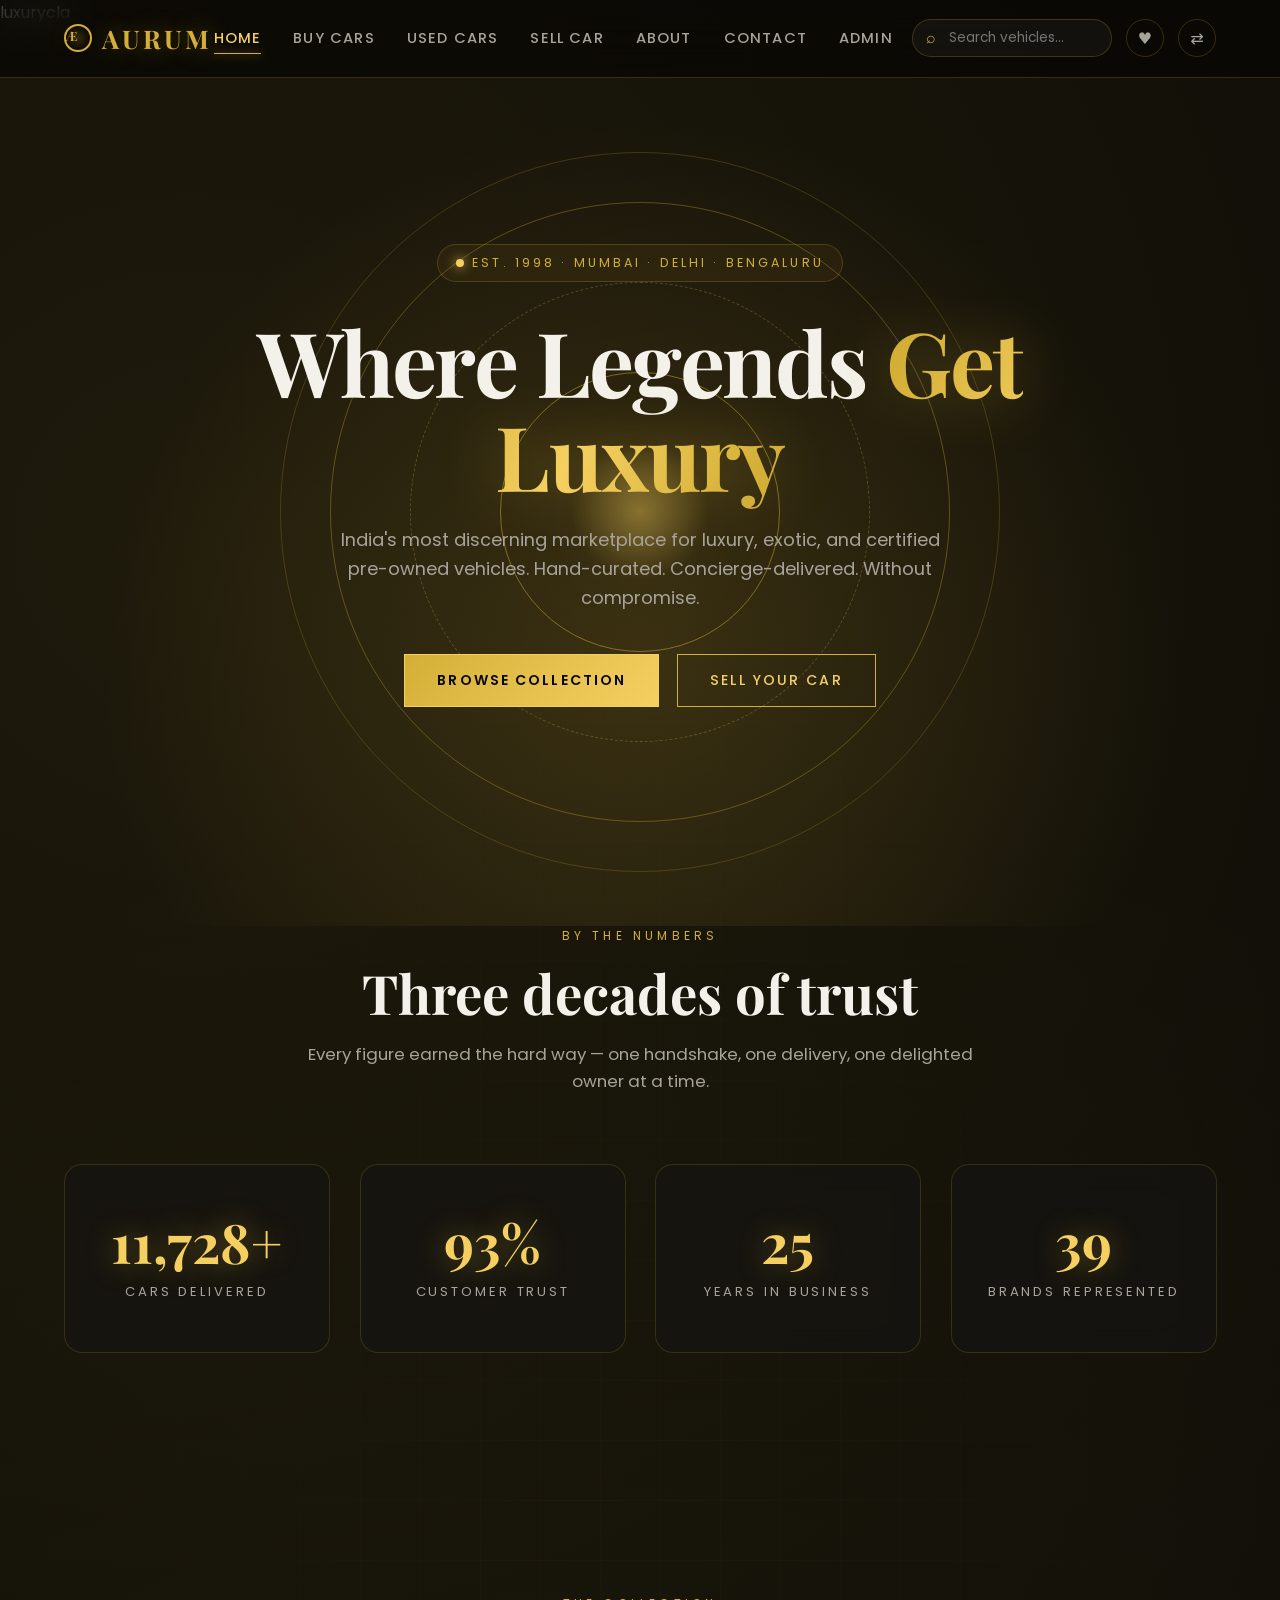
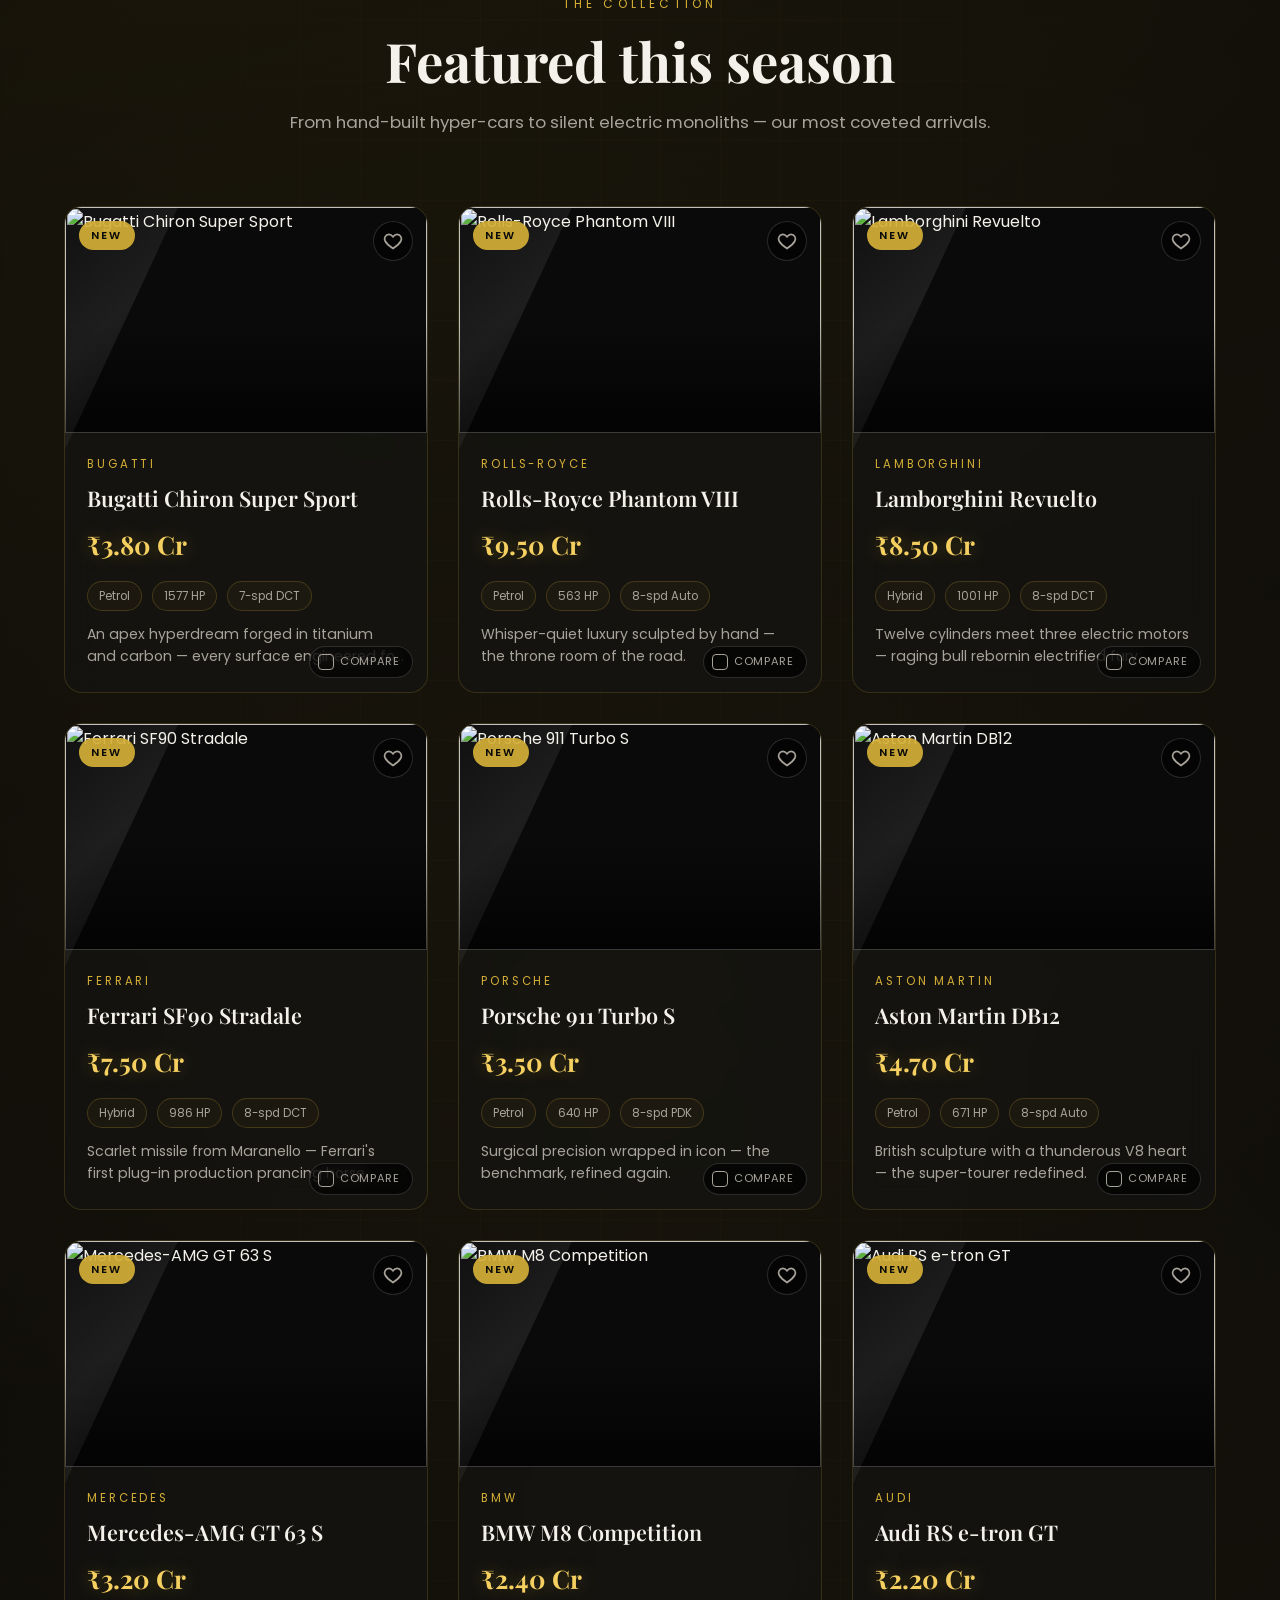
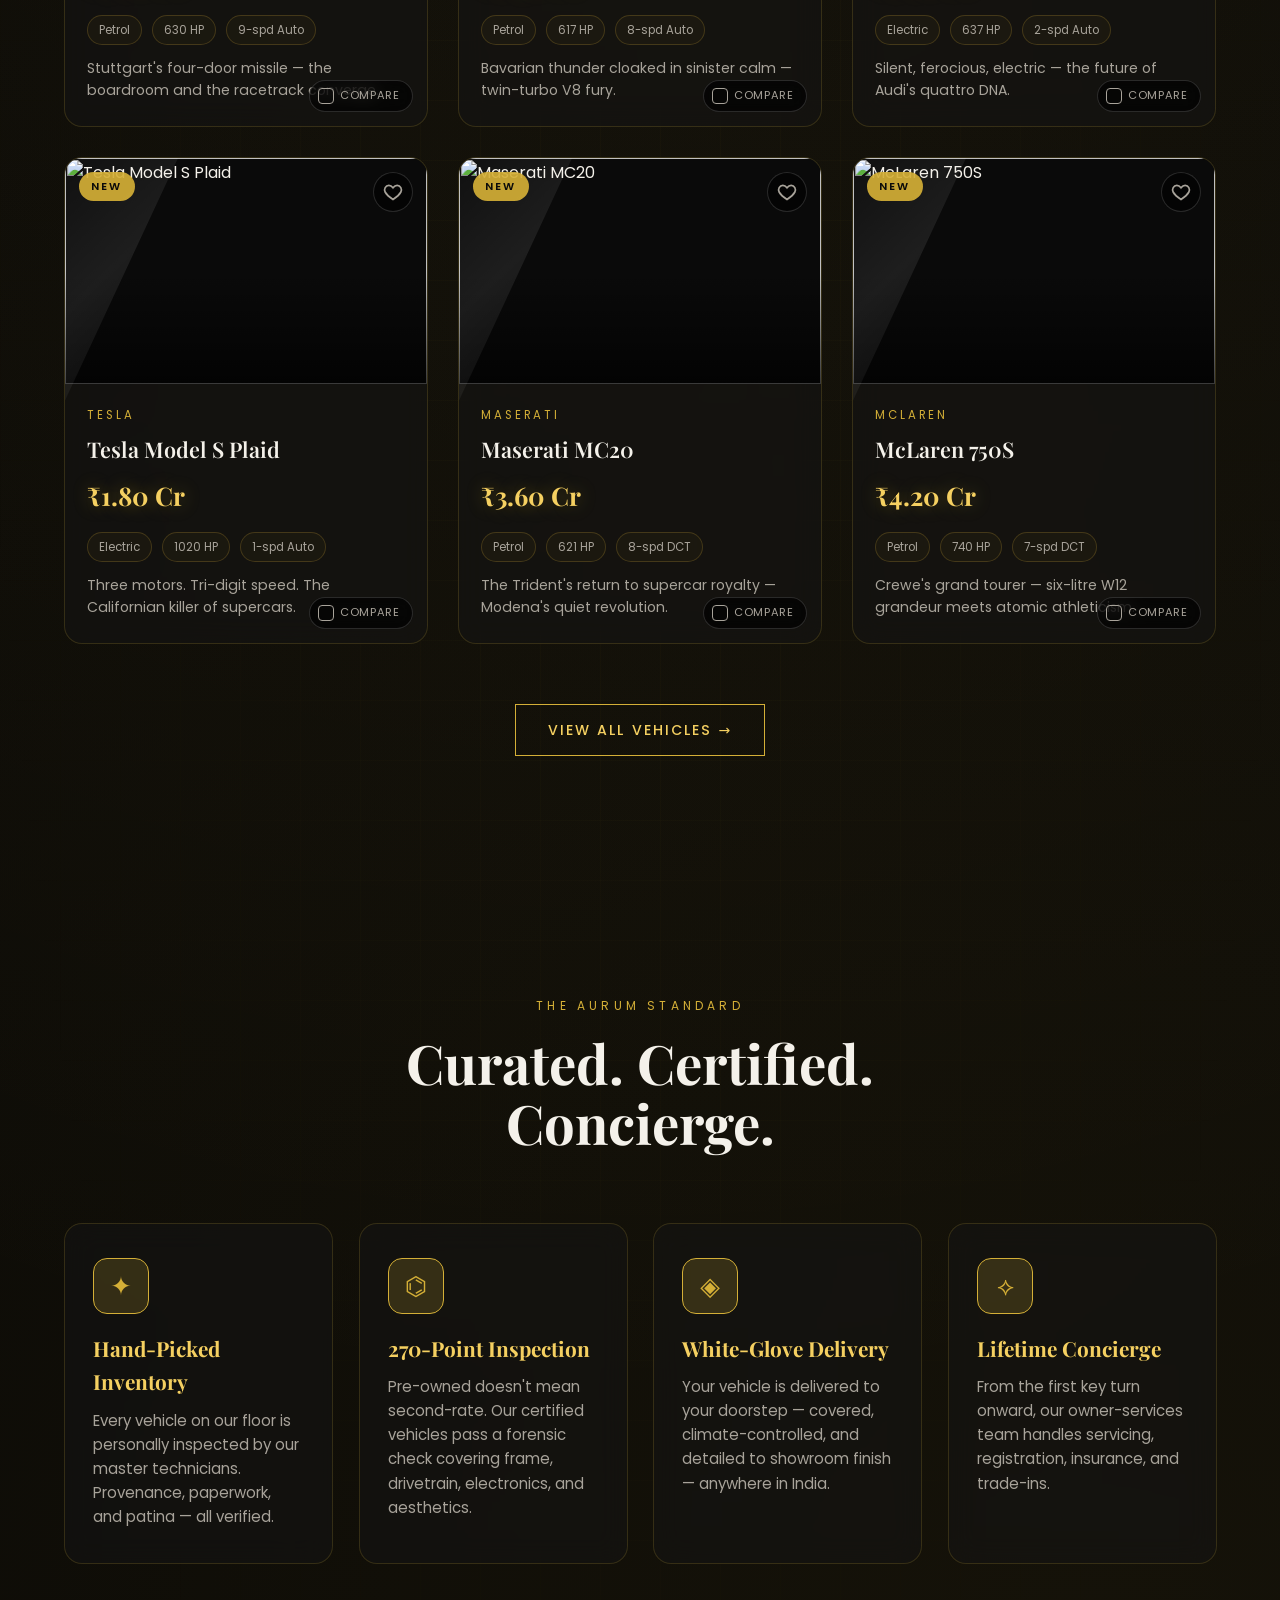
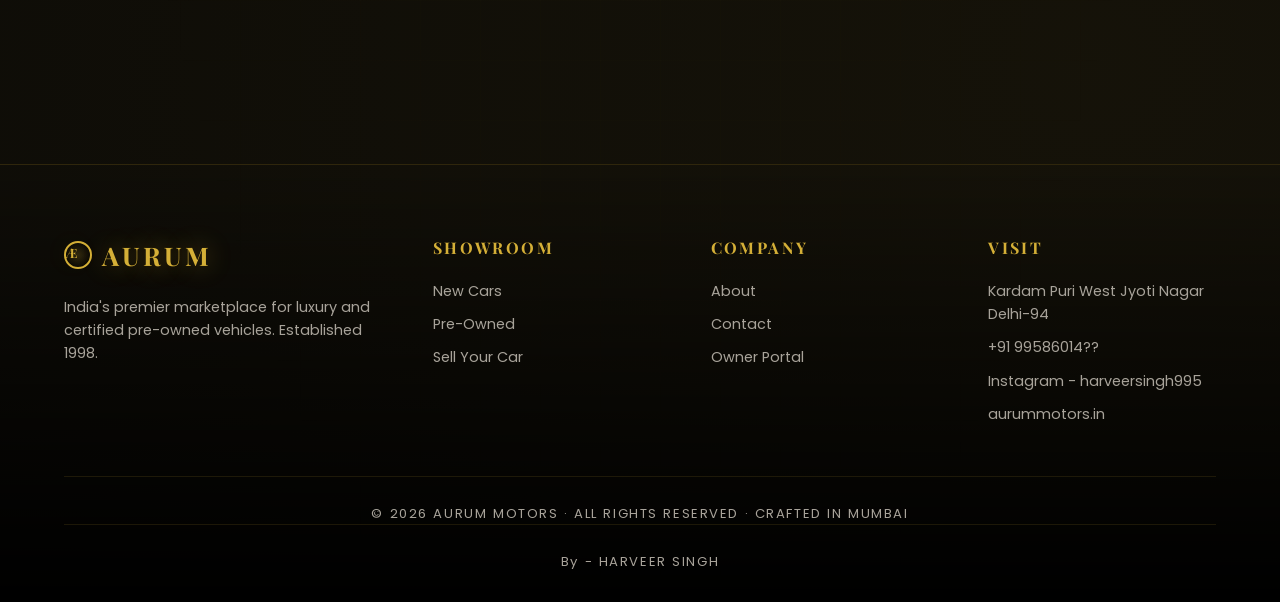
==== commit 128c5d24: "Updated website" ====
--- a/index.html
+++ b/index.html
@@ -144,13 +144,15 @@
         <div>
           <h4>Visit</h4>
           <ul>
-            <li>Karol Bagh, Central Delhi</li>
-            <li>+91 1800912345</li>
-            <li>concierge@aurummotors.in</li>
+            <li>Kardam Puri West Jyoti Nagar Delhi-94</li>
+            <li>+91 99586014??</li>
+            <li>Instagram - harveersingh995</li>
+            <li>aurummotors.in</li>
           </ul>
         </div>
       </div>
       <div class="copy">© 2026 AURUM MOTORS · ALL RIGHTS RESERVED · CRAFTED IN MUMBAI</div>
+      <div class="copy"> By - HARVEER SINGH</div>
     </footer>
 
     <script src="./data.js"></script>
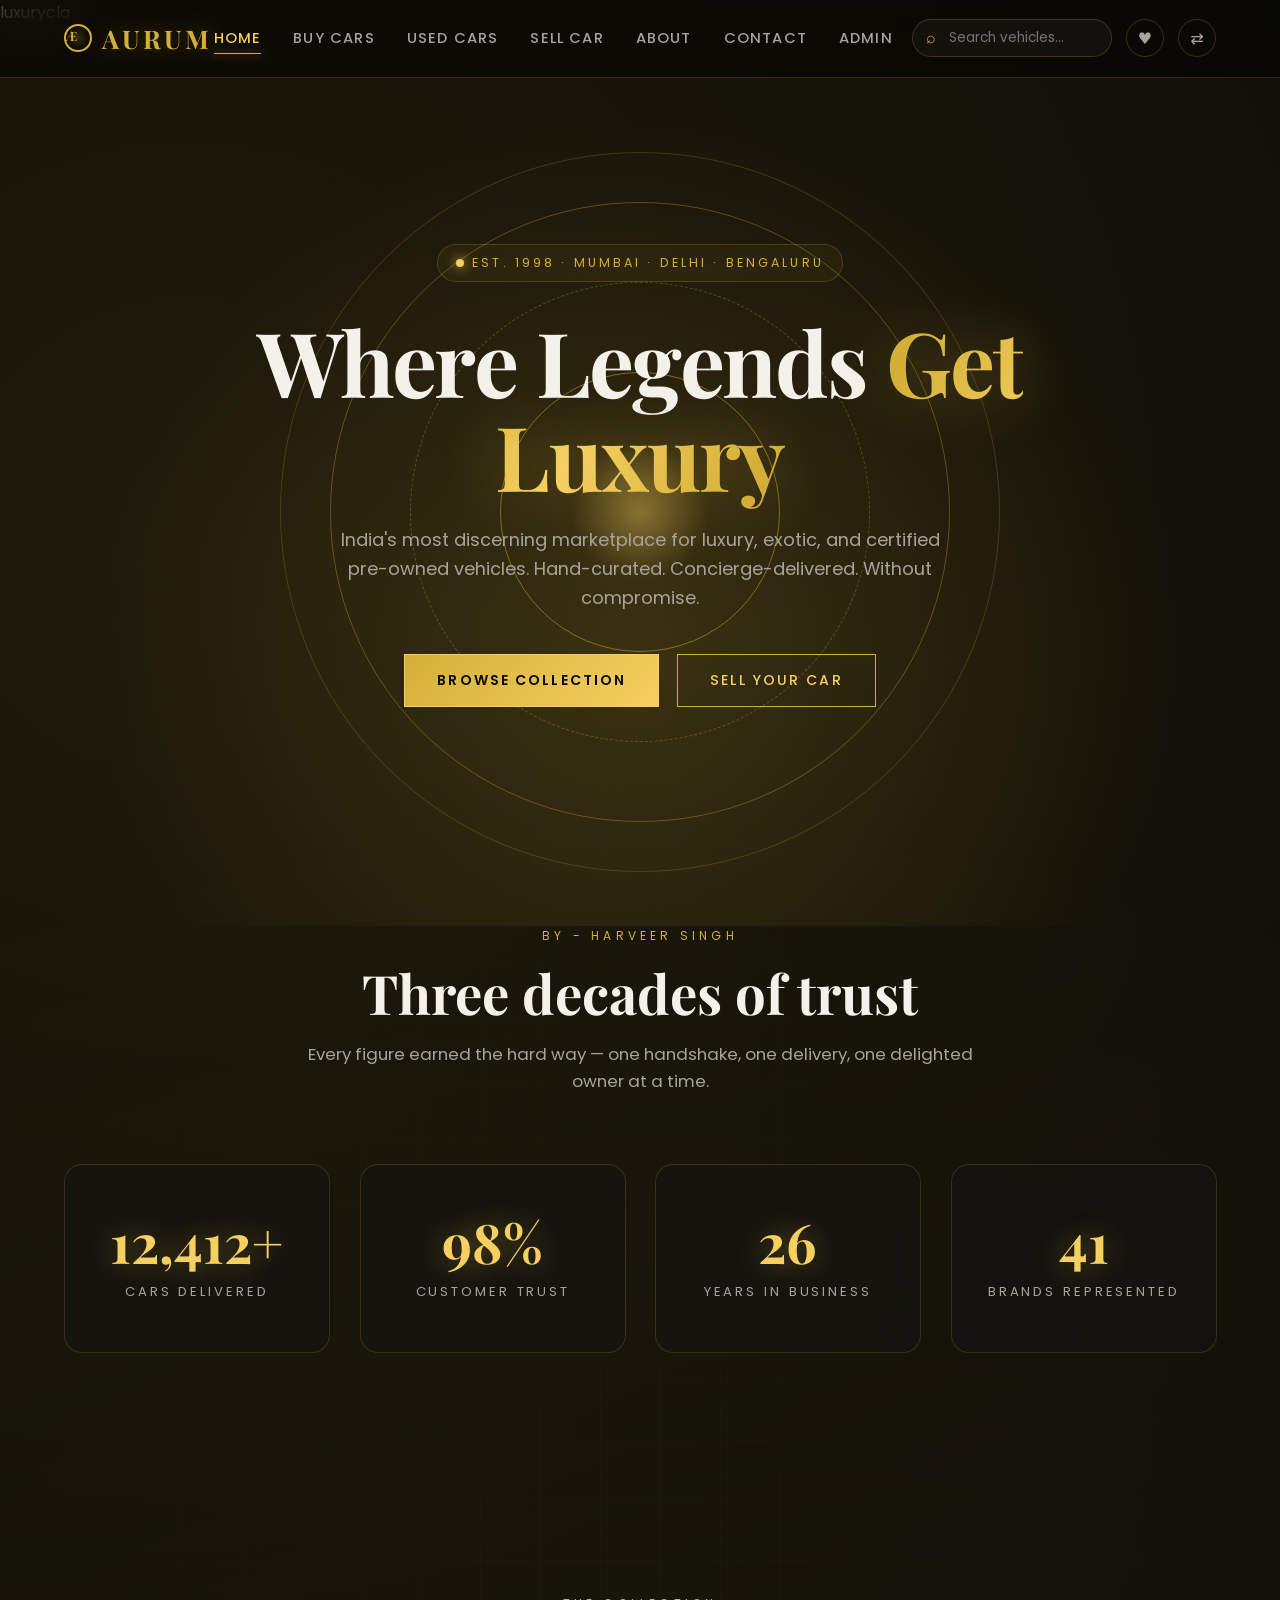
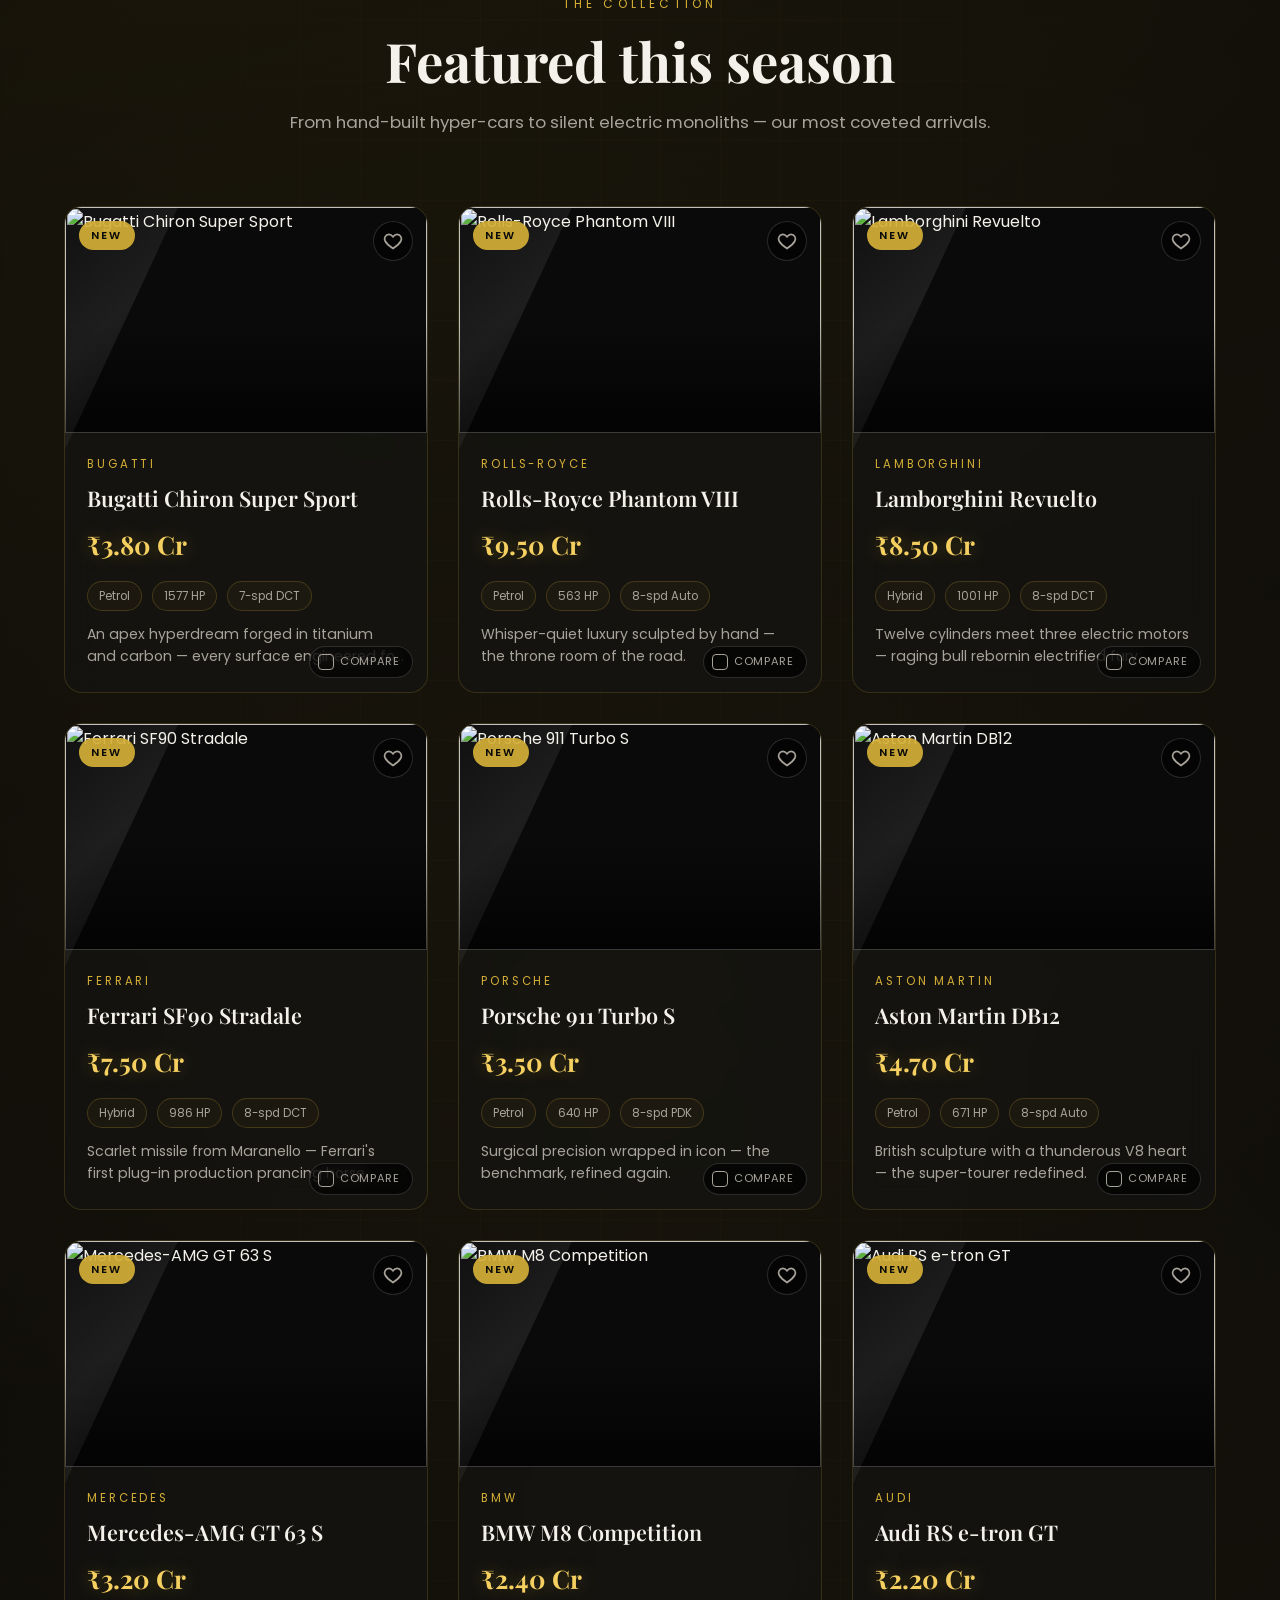
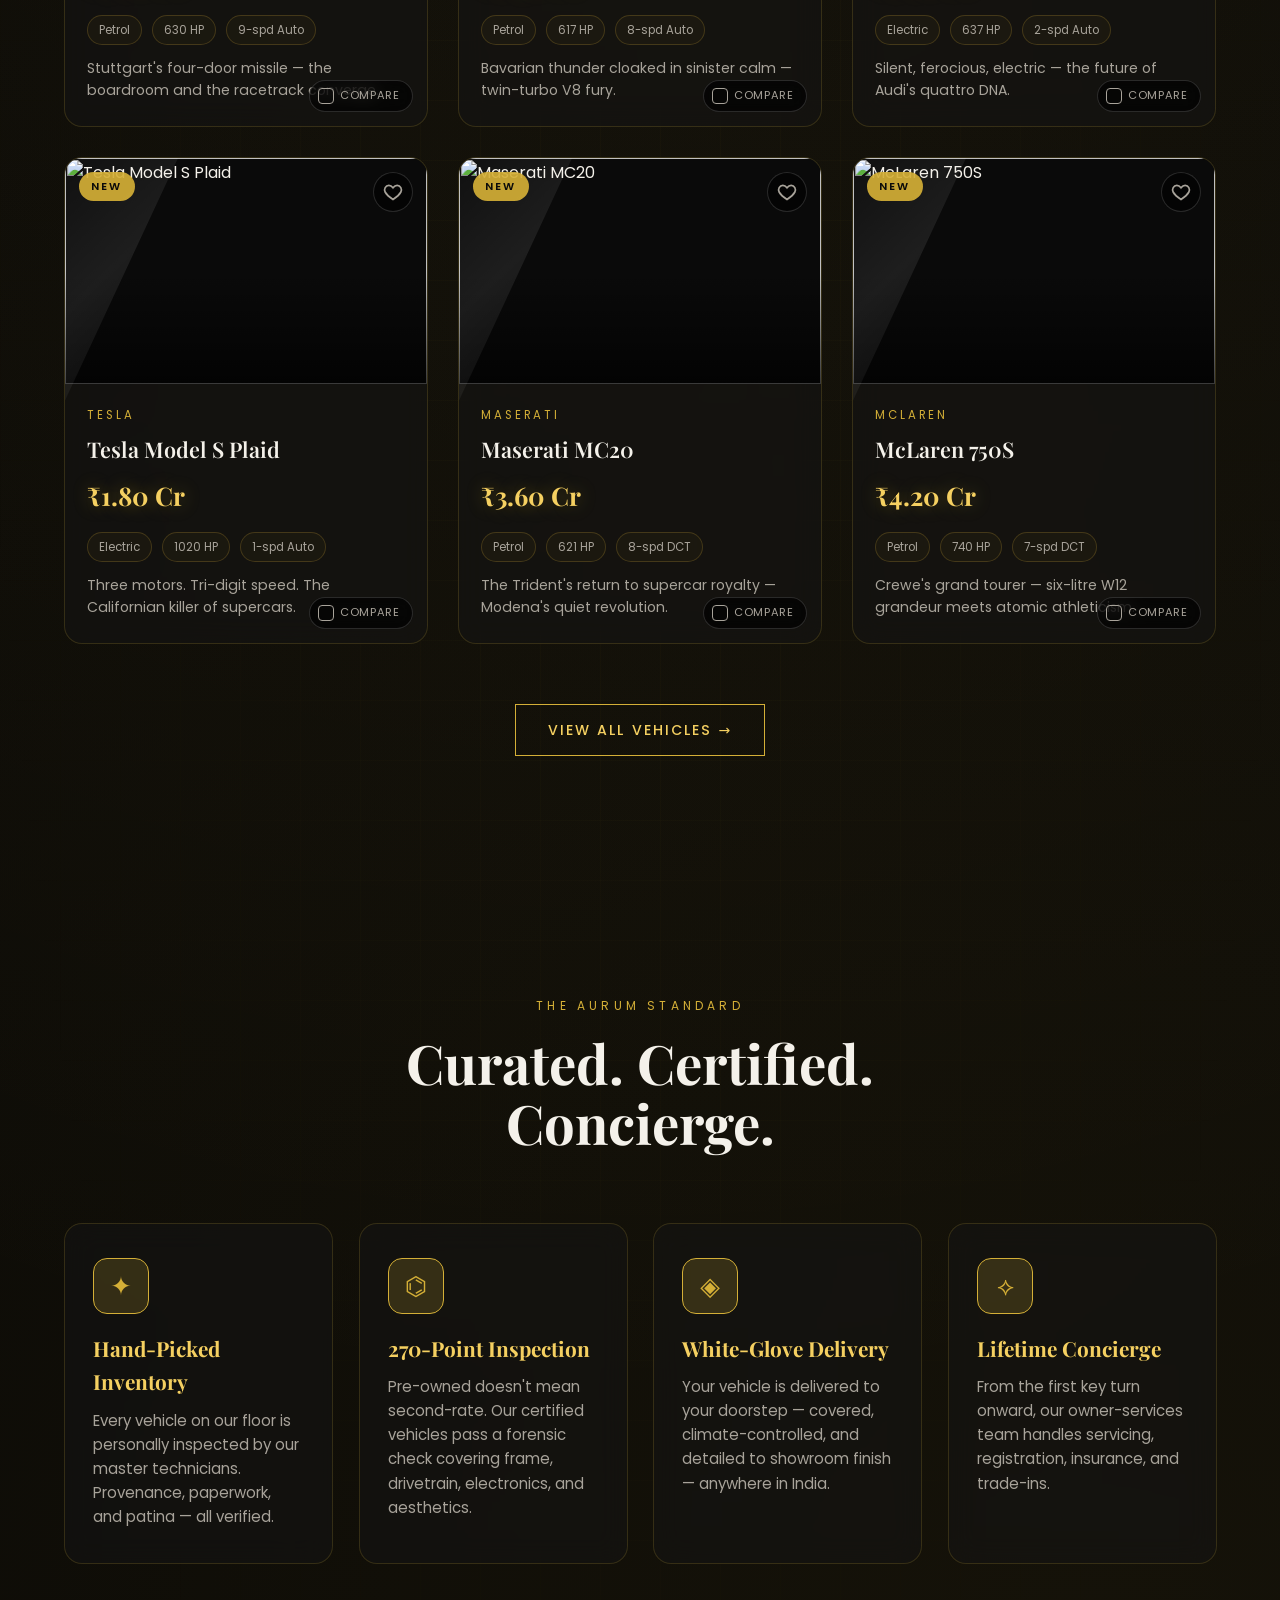
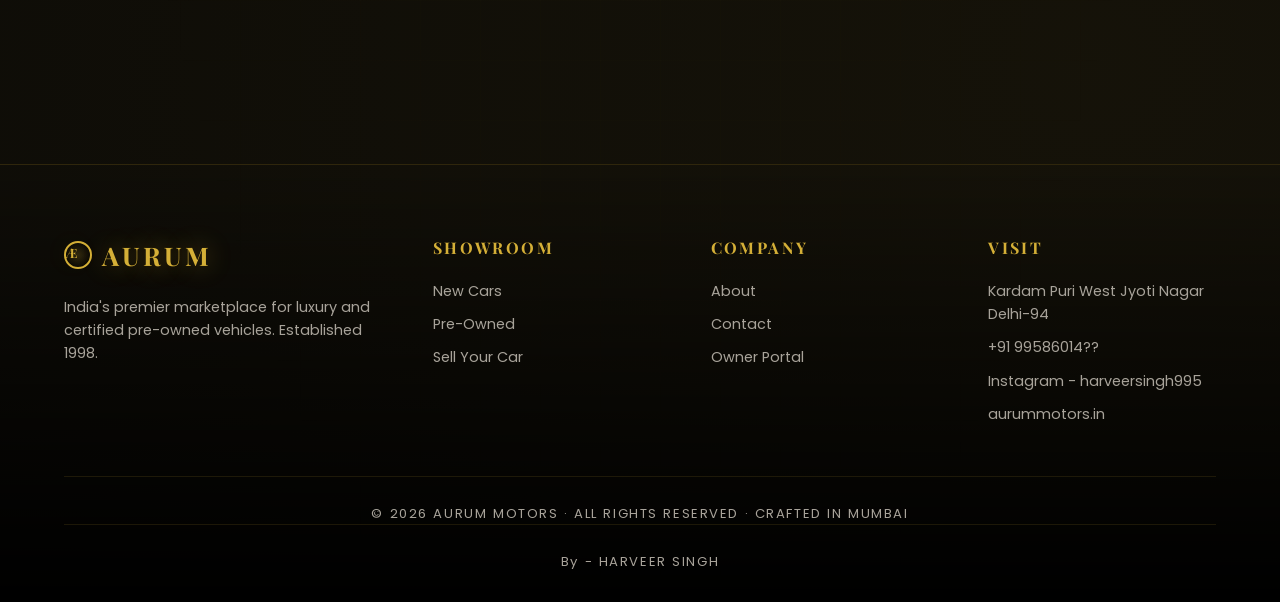
==== commit 7dd00580: "Updated website" ====
--- a/index.html
+++ b/index.html
@@ -63,7 +63,7 @@
     <!-- STATS -->
     <section style="padding-top:0">
       <div class="section-head reveal">
-        <span class="eyebrow">By The Numbers</span>
+        <span class="eyebrow">By - HARVEER SINGH</span>
         <h2>Three decades of trust</h2>
         <p>Every figure earned the hard way — one handshake, one delivery, one delighted owner at a time.</p>
       </div>
